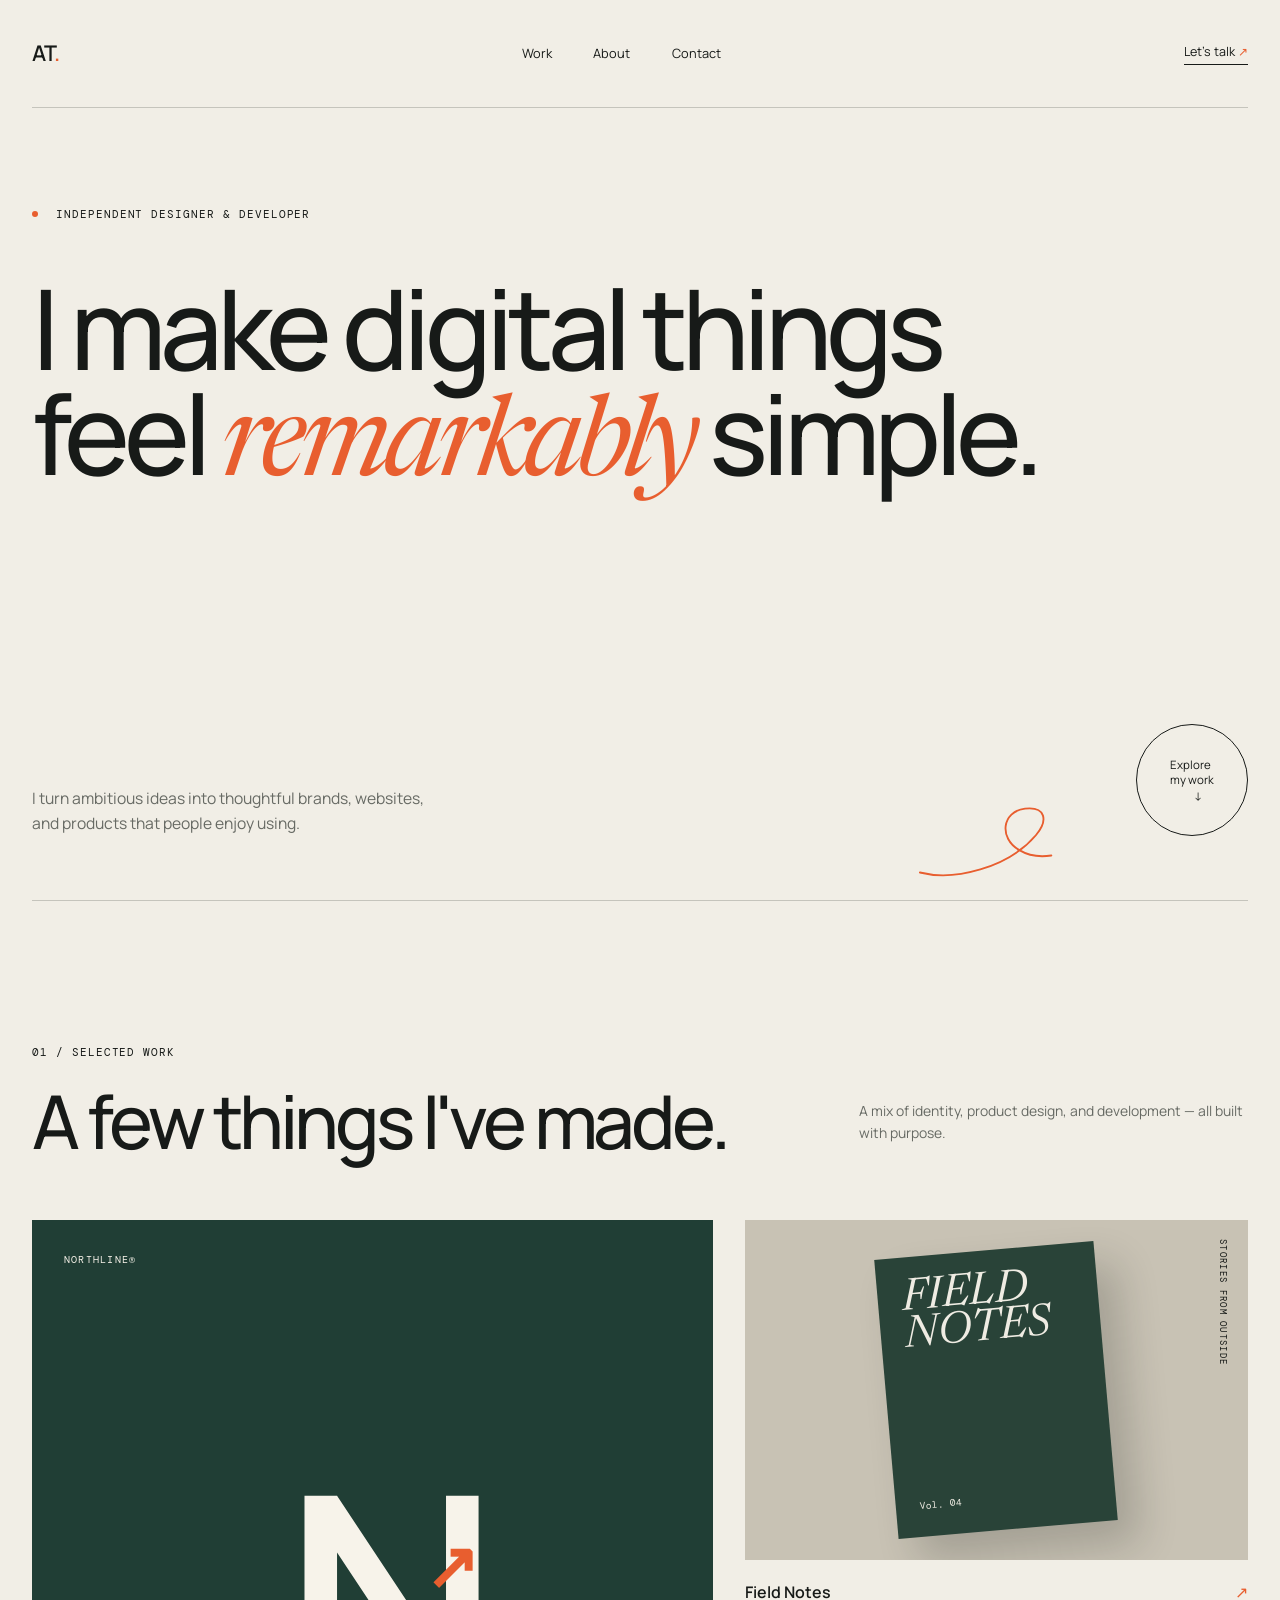
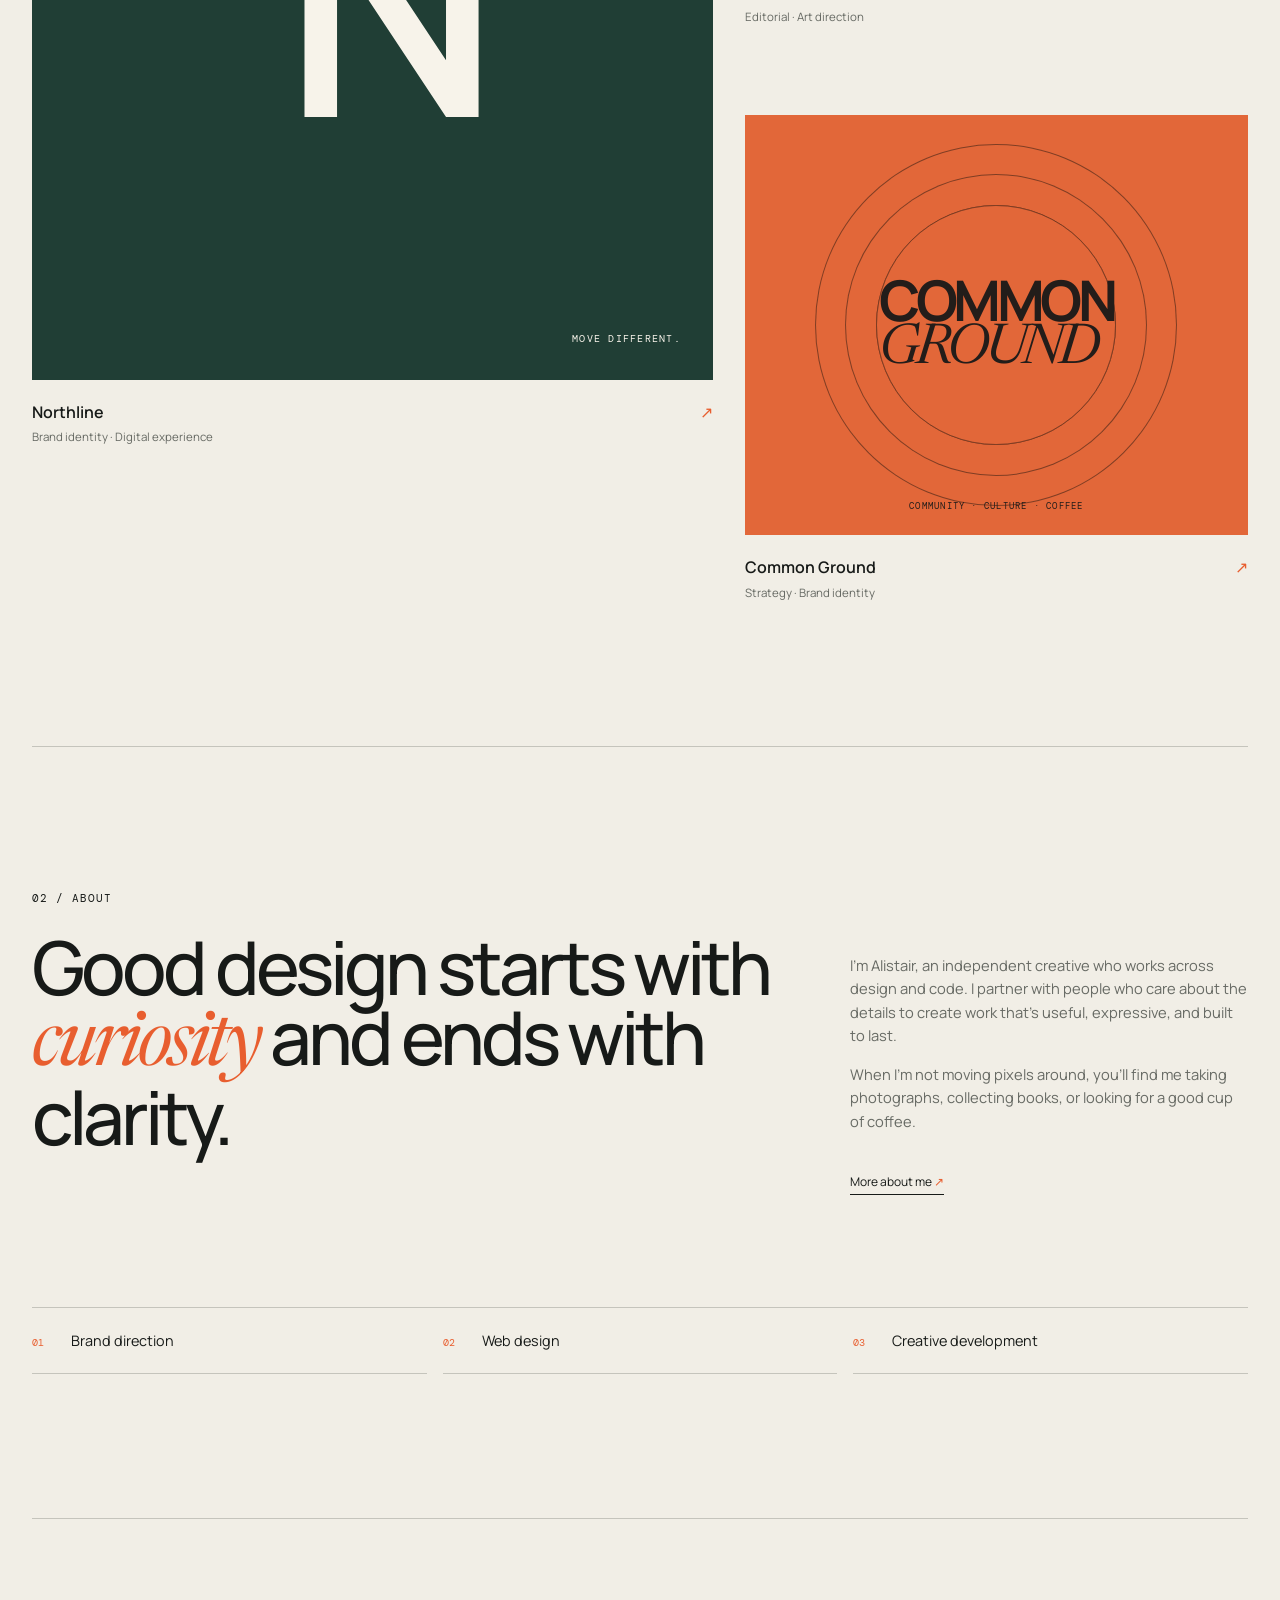
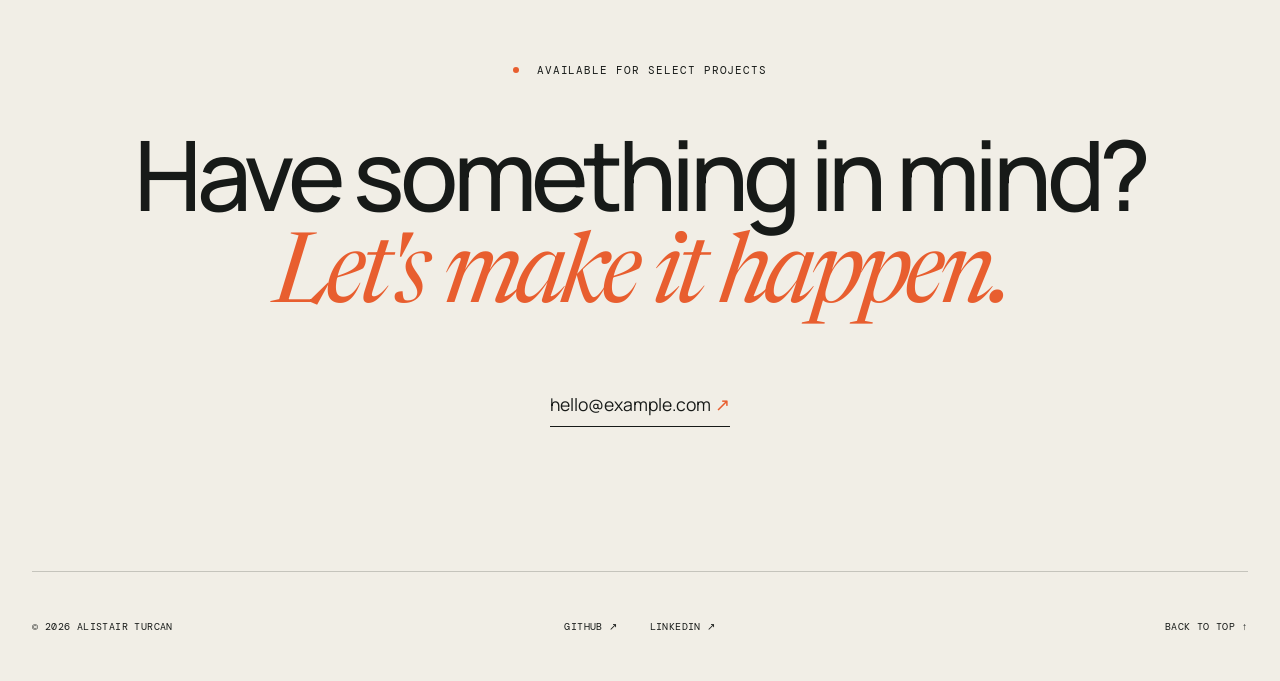
==== index.html @ de626652 "Build responsive portfolio template" ====
<!doctype html>
<html lang="en">
  <head>
    <meta charset="UTF-8">
    <meta name="viewport" content="width=device-width, initial-scale=1.0">
    <meta name="description" content="The personal portfolio of Alistair Turcan, a designer and developer creating thoughtful digital experiences.">
    <title>Alistair Turcan — Designer &amp; Developer</title>
    <link rel="preconnect" href="https://fonts.googleapis.com">
    <link rel="preconnect" href="https://fonts.gstatic.com" crossorigin>
    <link href="https://fonts.googleapis.com/css2?family=DM+Mono:wght@400;500&amp;family=Manrope:wght@400;500;600&amp;family=Newsreader:ital,opsz,wght@1,6..72,400&amp;display=swap" rel="stylesheet">
    <link rel="stylesheet" href="styles.css">
  </head>
  <body>
    <a class="skip-link" href="#main">Skip to content</a>
    <header class="site-header">
      <a class="wordmark" href="#top" aria-label="Alistair Turcan, home">AT<span>.</span></a>
      <nav aria-label="Primary navigation">
        <a href="#work">Work</a>
        <a href="#about">About</a>
        <a href="#contact">Contact</a>
      </nav>
      <a class="header-cta" href="mailto:hello@example.com">Let's talk <span aria-hidden="true">↗</span></a>
    </header>

    <main id="main">
      <section class="hero" id="top" aria-labelledby="hero-title">
        <p class="eyebrow"><span></span> Independent designer &amp; developer</p>
        <h1 id="hero-title">I make digital things<br>feel <em>remarkably</em> simple.</h1>
        <div class="hero-footer">
          <p>I turn ambitious ideas into thoughtful brands, websites, and products that people enjoy using.</p>
          <a class="round-link" href="#work" aria-label="View selected work">Explore<br>my work <span aria-hidden="true">↓</span></a>
        </div>
        <div class="scribble" aria-hidden="true">
          <svg viewBox="0 0 150 70" role="presentation"><path d="M4 55c35 15 94 10 129-20 16-14 15-29-7-30-25-1-33 27-13 43 12 10 25 11 33 11"/></svg>
        </div>
      </section>

      <section class="work section" id="work" aria-labelledby="work-title">
        <div class="section-heading">
          <div>
            <p class="eyebrow">01 / Selected work</p>
            <h2 id="work-title">A few things I've made.</h2>
          </div>
          <p class="section-note">A mix of identity, product design, and development — all built with purpose.</p>
        </div>

        <div class="project-grid">
          <a class="project project-large" href="#contact" aria-label="View Northline project">
            <div class="project-art art-northline">
              <span class="art-label">NORTHLINE®</span>
              <div class="northline-mark">N<span>↗</span></div>
              <span class="art-caption">MOVE DIFFERENT.</span>
            </div>
            <div class="project-meta">
              <h3>Northline</h3>
              <p>Brand identity · Digital experience</p>
              <span aria-hidden="true">↗</span>
            </div>
          </a>

          <a class="project" href="#contact" aria-label="View Field Notes project">
            <div class="project-art art-field">
              <div class="field-card"><span>FIELD<br>NOTES</span><small>Vol. 04</small></div>
              <span class="field-side">STORIES FROM OUTSIDE</span>
            </div>
            <div class="project-meta">
              <h3>Field Notes</h3>
              <p>Editorial · Art direction</p>
              <span aria-hidden="true">↗</span>
            </div>
          </a>

          <a class="project" href="#contact" aria-label="View Common Ground project">
            <div class="project-art art-common">
              <div class="common-rings"></div>
              <strong>COMMON<br><i>GROUND</i></strong>
              <small>COMMUNITY · CULTURE · COFFEE</small>
            </div>
            <div class="project-meta">
              <h3>Common Ground</h3>
              <p>Strategy · Brand identity</p>
              <span aria-hidden="true">↗</span>
            </div>
          </a>
        </div>
      </section>

      <section class="about section" id="about" aria-labelledby="about-title">
        <div class="about-intro">
          <p class="eyebrow">02 / About</p>
          <h2 id="about-title">Good design starts with <em>curiosity</em> and ends with clarity.</h2>
        </div>
        <div class="about-copy">
          <p>I'm Alistair, an independent creative who works across design and code. I partner with people who care about the details to create work that's useful, expressive, and built to last.</p>
          <p>When I'm not moving pixels around, you'll find me taking photographs, collecting books, or looking for a good cup of coffee.</p>
          <a class="text-link" href="mailto:hello@example.com">More about me <span aria-hidden="true">↗</span></a>
        </div>
        <ul class="services" aria-label="Services">
          <li><span>01</span> Brand direction</li>
          <li><span>02</span> Web design</li>
          <li><span>03</span> Creative development</li>
        </ul>
      </section>

      <section class="contact section" id="contact" aria-labelledby="contact-title">
        <p class="eyebrow"><span></span> Available for select projects</p>
        <h2 id="contact-title">Have something in mind?<br><em>Let's make it happen.</em></h2>
        <a class="contact-link" href="mailto:hello@example.com">hello@example.com <span aria-hidden="true">↗</span></a>
      </section>
    </main>

    <footer>
      <p>© 2026 Alistair Turcan</p>
      <div class="socials">
        <a href="https://github.com/" aria-label="GitHub profile">GitHub ↗</a>
        <a href="https://www.linkedin.com/" aria-label="LinkedIn profile">LinkedIn ↗</a>
      </div>
      <a href="#top">Back to top ↑</a>
    </footer>
  </body>
</html>
---- styles.css ----
:root {
  --paper: #f1eee6;
  --ink: #171a18;
  --muted: #676a64;
  --orange: #e85e2f;
  --green: #203e35;
  --line: rgba(23, 26, 24, 0.2);
}

* { box-sizing: border-box; }
html { scroll-behavior: smooth; }
body {
  margin: 0;
  color: var(--ink);
  background: var(--paper);
  font-family: "Manrope", sans-serif;
  font-size: 16px;
  line-height: 1.6;
}
a { color: inherit; text-decoration: none; }
.skip-link { position: fixed; top: -5rem; left: 1rem; z-index: 10; padding: .7rem 1rem; background: var(--ink); color: white; }
.skip-link:focus { top: 1rem; }
.site-header, main, footer { width: min(100% - 64px, 1380px); margin-inline: auto; }
.site-header { height: 108px; display: flex; align-items: center; justify-content: space-between; border-bottom: 1px solid var(--line); }
.wordmark { font-size: 1.35rem; font-weight: 600; letter-spacing: -.05em; }
.wordmark span { color: var(--orange); }
nav { display: flex; gap: 2.6rem; font-size: .8rem; }
nav a, .socials a { transition: opacity .2s ease; }
nav a:hover, .socials a:hover { opacity: .55; }
.header-cta { font-size: .78rem; padding-bottom: .15rem; border-bottom: 1px solid var(--ink); }
.header-cta span, .text-link span { color: var(--orange); }
.hero { min-height: calc(100vh - 108px); padding: clamp(5rem, 11vh, 9rem) 0 4rem; position: relative; display: flex; flex-direction: column; }
.eyebrow { margin: 0; font-family: "DM Mono", monospace; font-size: .66rem; letter-spacing: .09em; text-transform: uppercase; }
.eyebrow span { display: inline-block; width: 6px; height: 6px; margin-right: 10px; border-radius: 50%; background: var(--orange); vertical-align: 1px; }
h1, h2 { margin: 0; font-weight: 500; letter-spacing: -.055em; line-height: .94; }
h1 { max-width: 1180px; margin-top: 3.2rem; font-size: clamp(3.8rem, 8.7vw, 8.6rem); }
h1 em, h2 em { font-family: "Newsreader", serif; font-weight: 400; }
h1 em { color: var(--orange); }
.hero-footer { display: flex; align-items: end; justify-content: space-between; margin-top: auto; padding-top: 4rem; }
.hero-footer > p { max-width: 420px; margin: 0; color: var(--muted); font-size: .98rem; }
.round-link { width: 112px; aspect-ratio: 1; border: 1px solid var(--ink); border-radius: 50%; display: grid; place-content: center; line-height: 1.35; font-size: .72rem; transition: background .25s, color .25s; }
.round-link span { margin-left: 1.5rem; }
.round-link:hover { color: var(--paper); background: var(--ink); }
.scribble { position: absolute; right: 16%; bottom: 1rem; width: 140px; transform: rotate(-9deg); }
.scribble path { fill: none; stroke: var(--orange); stroke-width: 2; stroke-linecap: round; }
.section { padding: 9rem 0; border-top: 1px solid var(--line); }
.section-heading { display: grid; grid-template-columns: 2fr 1fr; align-items: end; gap: 3rem; margin-bottom: 4rem; }
.section h2 { margin-top: 1.5rem; font-size: clamp(3rem, 5.8vw, 6rem); }
.section-note { max-width: 390px; margin: 0 0 .7rem; color: var(--muted); font-size: .87rem; }
.project-grid { display: grid; grid-template-columns: 1.15fr .85fr; gap: 5.5rem 2rem; align-items: start; }
.project-large { grid-row: span 2; }
.project-art { overflow: hidden; position: relative; min-height: 340px; transition: transform .35s ease; }
.project:hover .project-art { transform: scale(.985); }
.project-large .project-art { min-height: 760px; }
.project-meta { display: grid; grid-template-columns: 1fr auto; margin-top: 1.25rem; }
.project-meta h3 { margin: 0; font-size: 1rem; font-weight: 600; }
.project-meta p { grid-row: 2; margin: .2rem 0 0; color: var(--muted); font-size: .72rem; }
.project-meta > span { grid-column: 2; grid-row: 1 / 3; color: var(--orange); }
.art-northline { display: flex; flex-direction: column; justify-content: space-between; padding: 2rem; color: #f7f3ea; background: var(--green); }
.art-label, .art-caption { font-family: "DM Mono", monospace; font-size: .65rem; letter-spacing: .12em; }
.northline-mark { align-self: center; font-size: clamp(10rem, 24vw, 22rem); font-weight: 600; letter-spacing: -.15em; line-height: 1; }
.northline-mark span { display: inline-block; color: var(--orange); font-size: 4rem; transform: translate(-1.8rem, -8rem); }
.art-caption { align-self: end; }
.art-field { display: grid; place-content: center; background: #c8c2b4; }
.field-card { width: 220px; height: 280px; padding: 1.5rem; color: #efece3; background: #294338; box-shadow: 20px 24px 40px rgba(20, 25, 20, .2); display: flex; flex-direction: column; justify-content: space-between; transform: rotate(-5deg); }
.field-card span { font-family: "Newsreader", serif; font-style: italic; font-size: 2.8rem; line-height: .82; }
.field-card small { font-family: "DM Mono", monospace; font-size: .6rem; }
.field-side { position: absolute; right: 1.2rem; top: 1.2rem; writing-mode: vertical-rl; font: .55rem "DM Mono", monospace; letter-spacing: .15em; }
.art-common { min-height: 420px; padding: 2.2rem; color: #231d1a; background: #e26739; display: flex; flex-direction: column; justify-content: center; align-items: center; }
.art-common strong { z-index: 1; font-size: 3.5rem; line-height: .75; letter-spacing: -.08em; }
.art-common i { font-family: "Newsreader", serif; font-weight: 400; }
.art-common small { position: absolute; bottom: 1.4rem; font: .55rem "DM Mono", monospace; letter-spacing: .14em; }
.common-rings { position: absolute; width: 240px; height: 240px; border: 1px solid rgba(30,20,15,.5); border-radius: 50%; box-shadow: 0 0 0 30px #e26739, 0 0 0 31px rgba(30,20,15,.5), 0 0 0 60px #e26739, 0 0 0 61px rgba(30,20,15,.5); }
.about { display: grid; grid-template-columns: 1.3fr .7fr; gap: 7rem 5rem; }
.about-intro h2 { max-width: 850px; }
.about-intro h2 em { color: var(--orange); }
.about-copy { padding-top: 3rem; }
.about-copy p { color: var(--muted); font-size: .92rem; }
.text-link { display: inline-block; margin-top: 1.5rem; padding-bottom: .2rem; font-size: .75rem; border-bottom: 1px solid var(--ink); }
.services { grid-column: 1 / -1; display: grid; grid-template-columns: repeat(3, 1fr); gap: 1rem; margin: 0; padding: 0; border-top: 1px solid var(--line); list-style: none; }
.services li { padding: 1.3rem 0; border-bottom: 1px solid var(--line); font-size: .9rem; }
.services span { margin-right: 1.5rem; color: var(--orange); font: .6rem "DM Mono", monospace; }
.contact { text-align: center; }
.contact .eyebrow { margin-bottom: 3rem; }
.contact h2 { font-size: clamp(3.4rem, 7.6vw, 8rem); }
.contact h2 em { color: var(--orange); }
.contact-link { display: inline-block; margin-top: 4rem; padding-bottom: .5rem; border-bottom: 1px solid var(--ink); font-size: 1.1rem; }
.contact-link span { color: var(--orange); }
footer { min-height: 110px; border-top: 1px solid var(--line); display: grid; grid-template-columns: 1fr auto 1fr; align-items: center; font: .62rem "DM Mono", monospace; text-transform: uppercase; letter-spacing: .04em; }
footer > a { justify-self: end; }
.socials { display: flex; gap: 2rem; }
@media (max-width: 800px) {
  .site-header, main, footer { width: min(100% - 36px, 1380px); }
  .site-header { height: 80px; }
  nav { display: none; }
  .hero { min-height: calc(100svh - 80px); padding-top: 4rem; }
  h1 { font-size: clamp(3.2rem, 15vw, 5.5rem); }
  .scribble { display: none; }
  .section { padding: 6rem 0; }
  .section-heading, .about { grid-template-columns: 1fr; gap: 2rem; }
  .project-grid { display: block; }
  .project { display: block; margin-bottom: 4rem; }
  .project-large .project-art { min-height: 580px; }
  .project-art { min-height: 370px; }
  .about-copy { padding-top: 0; }
  .services { grid-template-columns: 1fr; }
  footer { grid-template-columns: 1fr 1fr; padding: 2rem 0; gap: 1rem; }
  footer .socials { grid-column: 1 / -1; grid-row: 1; }
}
@media (max-width: 480px) {
  .hero-footer { align-items: center; }
  .hero-footer > p { max-width: 210px; font-size: .8rem; }
  .round-link { width: 94px; }
  .northline-mark { font-size: 10rem; }
  .northline-mark span { font-size: 2.5rem; transform: translate(-1rem, -4rem); }
}
@media (prefers-reduced-motion: reduce) {
  html { scroll-behavior: auto; }
  *, *::before, *::after { transition-duration: .01ms !important; }
}
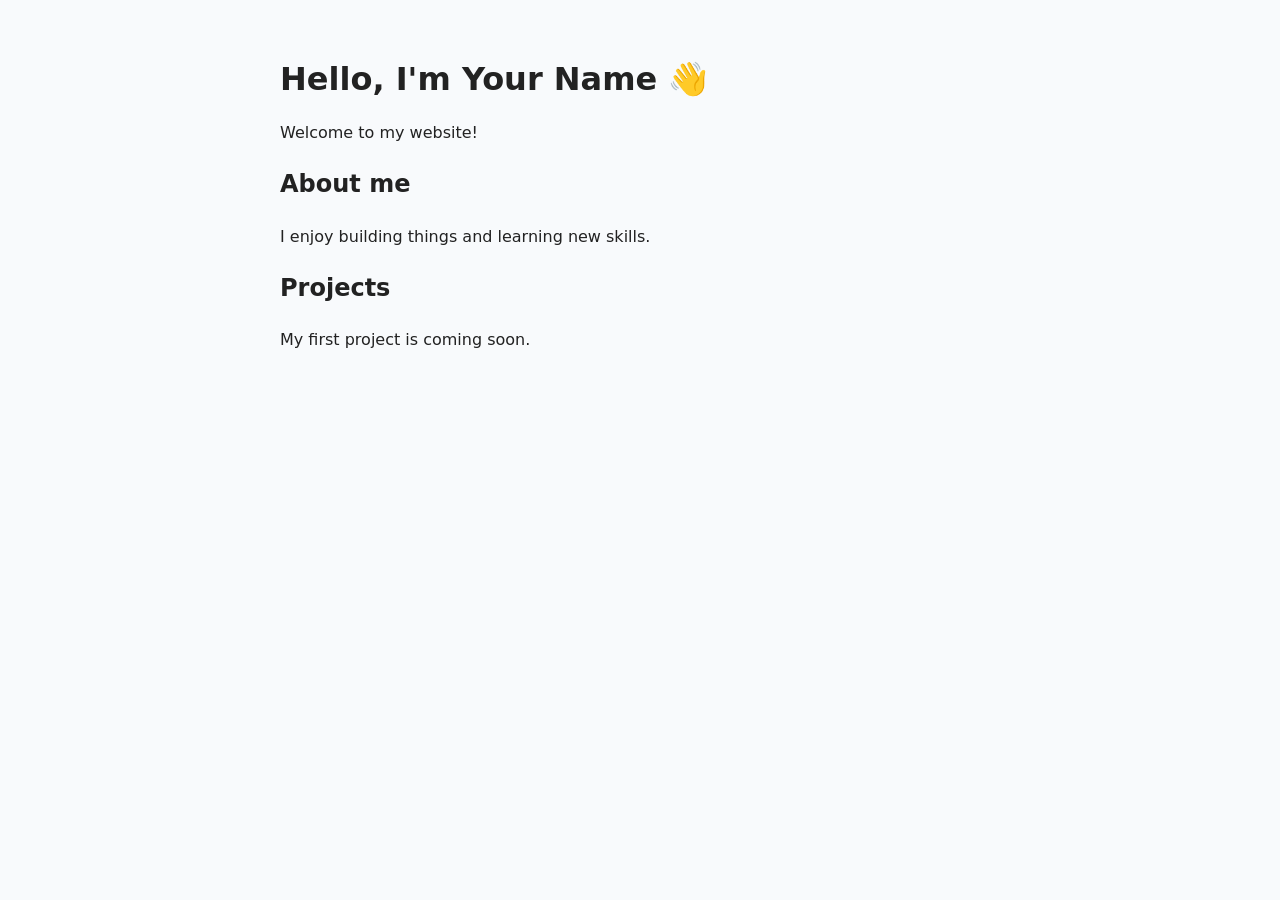
==== commit e565ce7e: "Update index.html" ====
--- a/index.html
+++ b/index.html
@@ -1,121 +1,33 @@
-<!doctype html>
+<!DOCTYPE html>
 <html lang="en">
-  <head>
-    <meta charset="UTF-8">
-    <meta name="viewport" content="width=device-width, initial-scale=1.0">
-    <meta name="description" content="The personal portfolio of Alistair Turcan, a designer and developer creating thoughtful digital experiences.">
-    <title>Alistair Turcan — Designer &amp; Developer</title>
-    <link rel="preconnect" href="https://fonts.googleapis.com">
-    <link rel="preconnect" href="https://fonts.gstatic.com" crossorigin>
-    <link href="https://fonts.googleapis.com/css2?family=DM+Mono:wght@400;500&amp;family=Manrope:wght@400;500;600&amp;family=Newsreader:ital,opsz,wght@1,6..72,400&amp;display=swap" rel="stylesheet">
-    <link rel="stylesheet" href="styles.css">
-  </head>
-  <body>
-    <a class="skip-link" href="#main">Skip to content</a>
-    <header class="site-header">
-      <a class="wordmark" href="#top" aria-label="Alistair Turcan, home">AT<span>.</span></a>
-      <nav aria-label="Primary navigation">
-        <a href="#work">Work</a>
-        <a href="#about">About</a>
-        <a href="#contact">Contact</a>
-      </nav>
-      <a class="header-cta" href="mailto:hello@example.com">Let's talk <span aria-hidden="true">↗</span></a>
-    </header>
+<head>
+  <meta charset="UTF-8">
+  <meta name="viewport" content="width=device-width, initial-scale=1">
+  <title>Your Name | Home</title>
+  <style>
+    body {
+      max-width: 720px;
+      margin: 60px auto;
+      padding: 0 24px;
+      font-family: system-ui, sans-serif;
+      line-height: 1.6;
+      color: #222;
+      background: #f8fafc;
+    }
+    h1 { line-height: 1.2; }
+    a { color: #0759c7; }
+  </style>
+</head>
+<body>
+  <main>
+    <h1>Hello, I'm Your Name 👋</h1>
+    <p>Welcome to my website!</p>
 
-    <main id="main">
-      <section class="hero" id="top" aria-labelledby="hero-title">
-        <p class="eyebrow"><span></span> Independent designer &amp; developer</p>
-        <h1 id="hero-title">I make digital things<br>feel <em>remarkably</em> simple.</h1>
-        <div class="hero-footer">
-          <p>I turn ambitious ideas into thoughtful brands, websites, and products that people enjoy using.</p>
-          <a class="round-link" href="#work" aria-label="View selected work">Explore<br>my work <span aria-hidden="true">↓</span></a>
-        </div>
-        <div class="scribble" aria-hidden="true">
-          <svg viewBox="0 0 150 70" role="presentation"><path d="M4 55c35 15 94 10 129-20 16-14 15-29-7-30-25-1-33 27-13 43 12 10 25 11 33 11"/></svg>
-        </div>
-      </section>
+    <h2>About me</h2>
+    <p>I enjoy building things and learning new skills.</p>
 
-      <section class="work section" id="work" aria-labelledby="work-title">
-        <div class="section-heading">
-          <div>
-            <p class="eyebrow">01 / Selected work</p>
-            <h2 id="work-title">A few things I've made.</h2>
-          </div>
-          <p class="section-note">A mix of identity, product design, and development — all built with purpose.</p>
-        </div>
-
-        <div class="project-grid">
-          <a class="project project-large" href="#contact" aria-label="View Northline project">
-            <div class="project-art art-northline">
-              <span class="art-label">NORTHLINE®</span>
-              <div class="northline-mark">N<span>↗</span></div>
-              <span class="art-caption">MOVE DIFFERENT.</span>
-            </div>
-            <div class="project-meta">
-              <h3>Northline</h3>
-              <p>Brand identity · Digital experience</p>
-              <span aria-hidden="true">↗</span>
-            </div>
-          </a>
-
-          <a class="project" href="#contact" aria-label="View Field Notes project">
-            <div class="project-art art-field">
-              <div class="field-card"><span>FIELD<br>NOTES</span><small>Vol. 04</small></div>
-              <span class="field-side">STORIES FROM OUTSIDE</span>
-            </div>
-            <div class="project-meta">
-              <h3>Field Notes</h3>
-              <p>Editorial · Art direction</p>
-              <span aria-hidden="true">↗</span>
-            </div>
-          </a>
-
-          <a class="project" href="#contact" aria-label="View Common Ground project">
-            <div class="project-art art-common">
-              <div class="common-rings"></div>
-              <strong>COMMON<br><i>GROUND</i></strong>
-              <small>COMMUNITY · CULTURE · COFFEE</small>
-            </div>
-            <div class="project-meta">
-              <h3>Common Ground</h3>
-              <p>Strategy · Brand identity</p>
-              <span aria-hidden="true">↗</span>
-            </div>
-          </a>
-        </div>
-      </section>
-
-      <section class="about section" id="about" aria-labelledby="about-title">
-        <div class="about-intro">
-          <p class="eyebrow">02 / About</p>
-          <h2 id="about-title">Good design starts with <em>curiosity</em> and ends with clarity.</h2>
-        </div>
-        <div class="about-copy">
-          <p>I'm Alistair, an independent creative who works across design and code. I partner with people who care about the details to create work that's useful, expressive, and built to last.</p>
-          <p>When I'm not moving pixels around, you'll find me taking photographs, collecting books, or looking for a good cup of coffee.</p>
-          <a class="text-link" href="mailto:hello@example.com">More about me <span aria-hidden="true">↗</span></a>
-        </div>
-        <ul class="services" aria-label="Services">
-          <li><span>01</span> Brand direction</li>
-          <li><span>02</span> Web design</li>
-          <li><span>03</span> Creative development</li>
-        </ul>
-      </section>
-
-      <section class="contact section" id="contact" aria-labelledby="contact-title">
-        <p class="eyebrow"><span></span> Available for select projects</p>
-        <h2 id="contact-title">Have something in mind?<br><em>Let's make it happen.</em></h2>
-        <a class="contact-link" href="mailto:hello@example.com">hello@example.com <span aria-hidden="true">↗</span></a>
-      </section>
-    </main>
-
-    <footer>
-      <p>© 2026 Alistair Turcan</p>
-      <div class="socials">
-        <a href="https://github.com/" aria-label="GitHub profile">GitHub ↗</a>
-        <a href="https://www.linkedin.com/" aria-label="LinkedIn profile">LinkedIn ↗</a>
-      </div>
-      <a href="#top">Back to top ↑</a>
-    </footer>
-  </body>
+    <h2>Projects</h2>
+    <p>My first project is coming soon.</p>
+  </main>
+</body>
 </html>
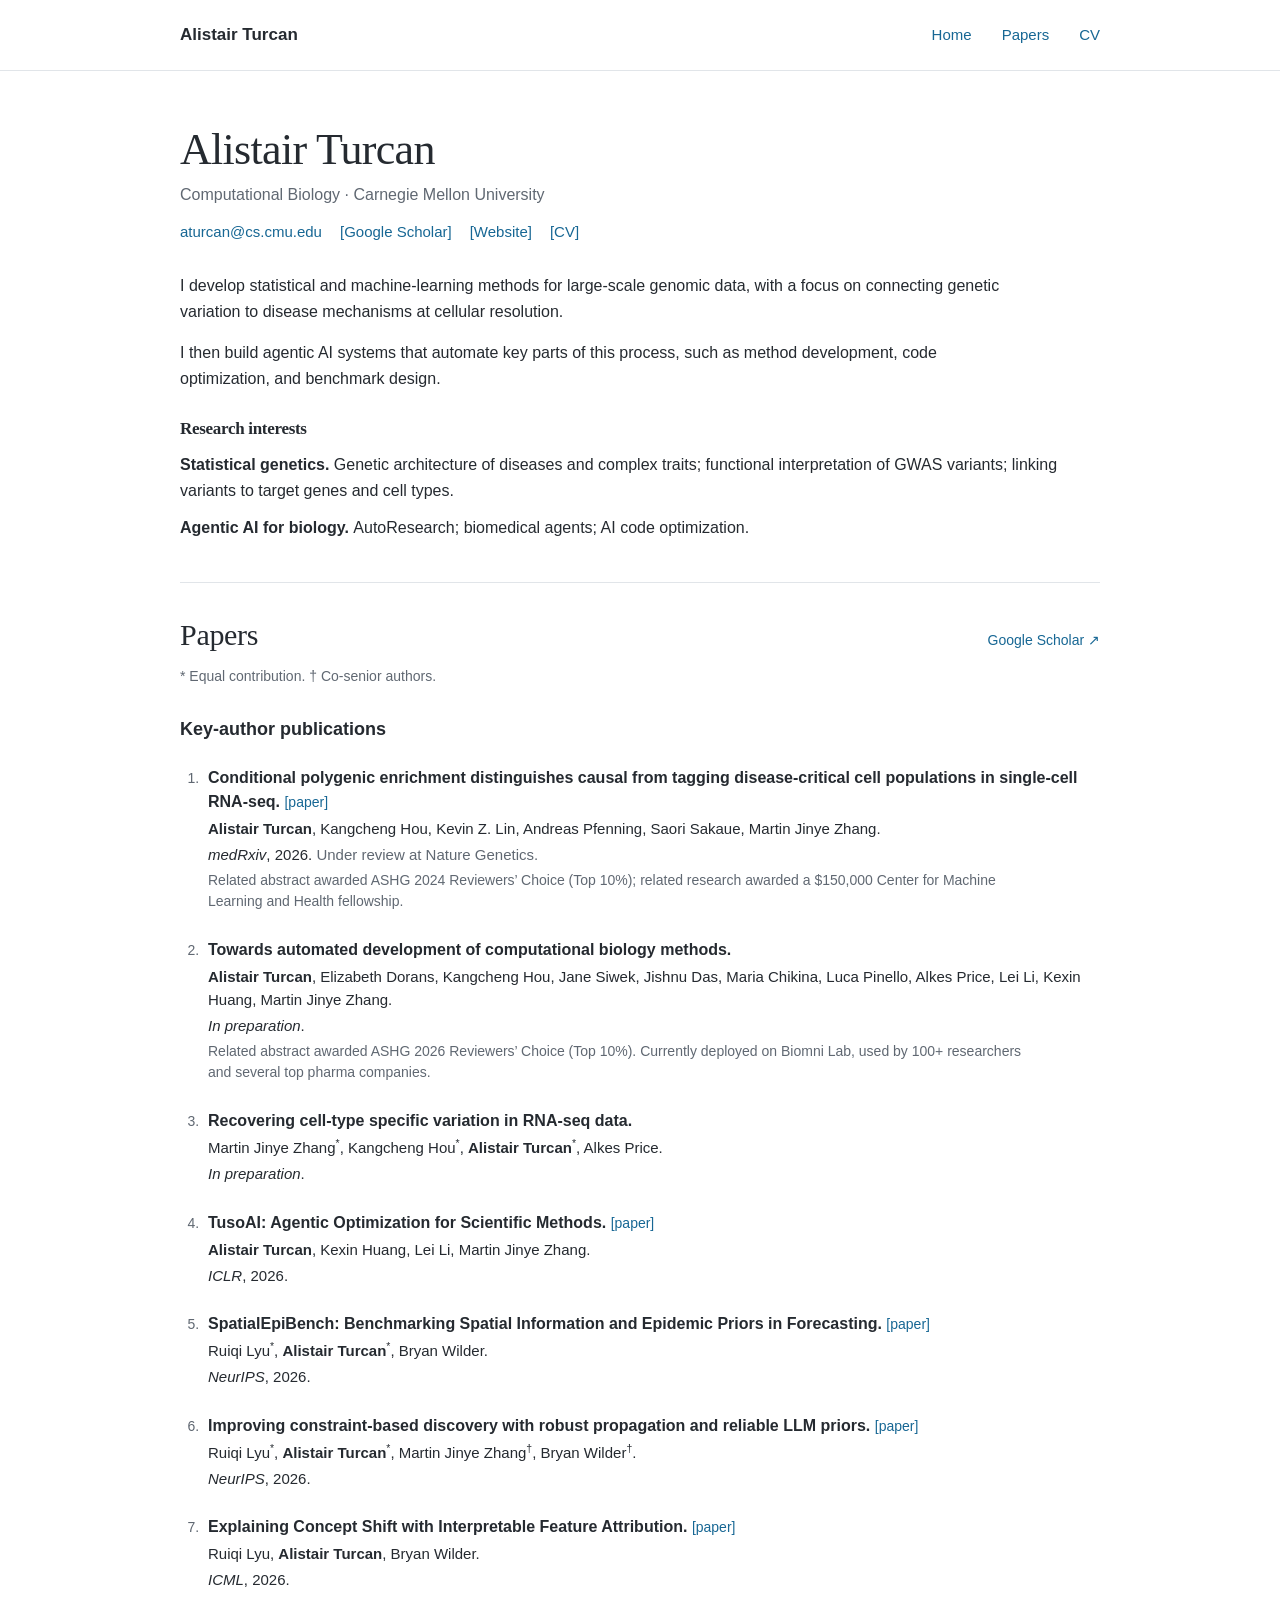
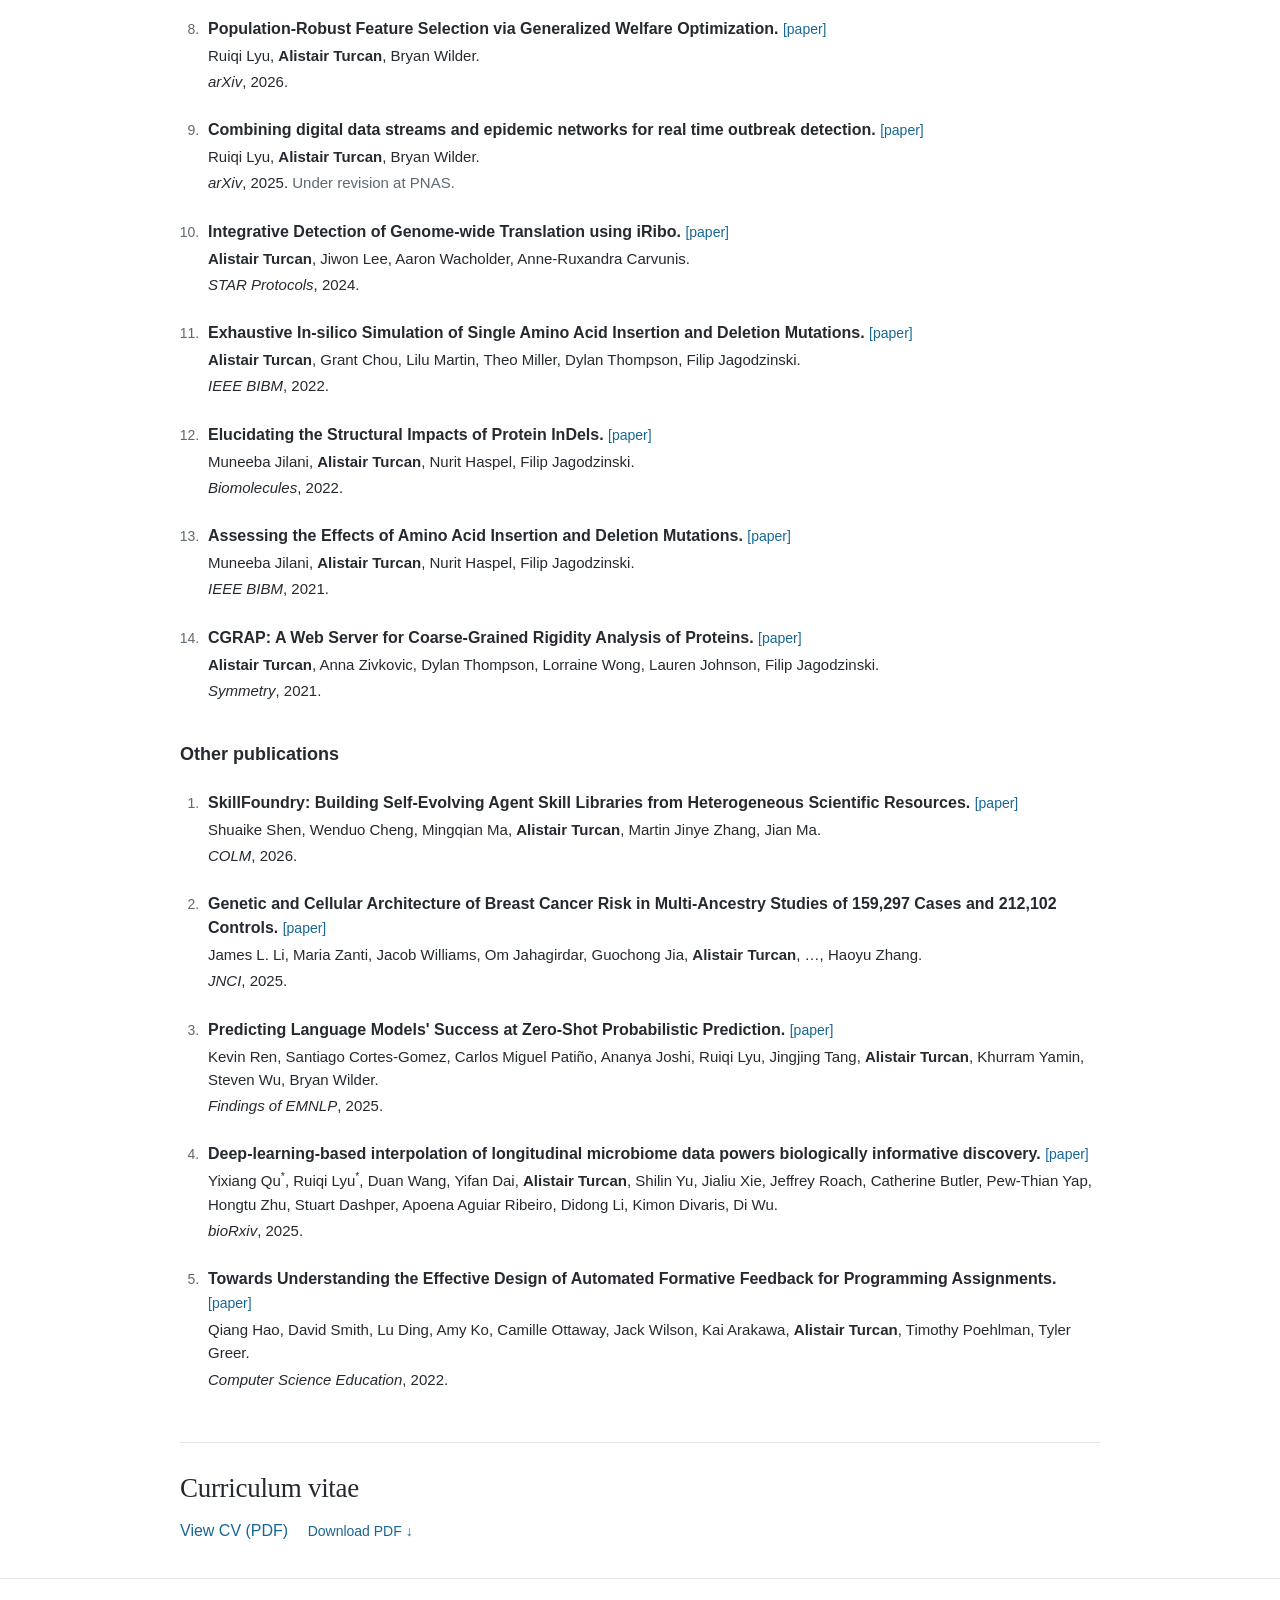
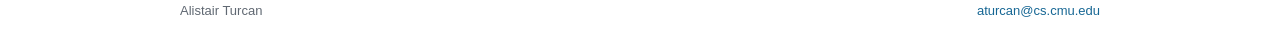
==== commit 16a867f0: "Add files via upload" ====
--- a/index.html
+++ b/index.html
@@ -1,33 +1,425 @@
 <!DOCTYPE html>
 <html lang="en">
 <head>
-  <meta charset="UTF-8">
+  <meta charset="utf-8">
   <meta name="viewport" content="width=device-width, initial-scale=1">
-  <title>Your Name | Home</title>
+  <title>Alistair Turcan | Computational Biology</title>
+  <meta name="description" content="Alistair Turcan: statistical and machine-learning methods for genomics, statistical genetics, and agentic AI for biology.">
+  <meta name="author" content="Alistair Turcan">
+  <meta name="theme-color" content="#ffffff">
+  <link rel="canonical" href="https://alistair-turcan.github.io/">
+  <meta property="og:title" content="Alistair Turcan | Computational Biology">
+  <meta property="og:description" content="Statistical genetics, genomic methods, and agentic AI for biology.">
+  <meta property="og:type" content="website">
+  <meta property="og:url" content="https://alistair-turcan.github.io/">
+  <link rel="icon" href="data:,">
+
+  <!--
+    A self-contained, static academic website. No framework or JavaScript needed.
+    Put this file and Alistair_Turcan_CV.pdf in the same directory.
+    CONTENT SOURCE: the supplied Alistair_Turcan_CV.pdf. Publication metadata,
+    contribution marks, and embedded paper URLs are preserved as supplied.
+    The CV PDF is an unchanged copy; review its contact details before publishing.
+  -->
   <style>
+    /* EDIT COLORS OR WIDTH HERE. All styling is contained in this file. */
+    :root {
+      --ink: #252a30;
+      --muted: #606872;
+      --link: #176794;
+      --rule: #e1e5e9;
+      --page: #ffffff;
+      --width: 920px;
+    }
+
+    * { box-sizing: border-box; }
+    html { scroll-behavior: smooth; scroll-padding-top: 100px; }
     body {
-      max-width: 720px;
-      margin: 60px auto;
-      padding: 0 24px;
-      font-family: system-ui, sans-serif;
-      line-height: 1.6;
-      color: #222;
-      background: #f8fafc;
-    }
-    h1 { line-height: 1.2; }
-    a { color: #0759c7; }
+      margin: 0;
+      background: var(--page);
+      color: var(--ink);
+      font-family: -apple-system, BlinkMacSystemFont, "Segoe UI", Arial, sans-serif;
+      font-size: 16px;
+      line-height: 1.65;
+      -webkit-text-size-adjust: 100%;
+      overflow-wrap: break-word;
+    }
+    a { color: var(--link); text-decoration: none; text-underline-offset: 3px; }
+    a:hover { text-decoration: underline; }
+    a:focus-visible {
+      outline: 2px solid var(--link);
+      outline-offset: 5px;
+      border-radius: 2px;
+    }
+    p { margin: 0 0 1em; }
+    strong { font-weight: 650; }
+    .container { width: min(var(--width), calc(100% - 64px)); margin-inline: auto; }
+    .skip-link {
+      position: fixed;
+      top: -80px;
+      left: 16px;
+      padding: 8px 16px;
+      background: var(--page);
+      border: 1px solid var(--link);
+      z-index: 20;
+    }
+    .skip-link:focus { top: 12px; }
+
+    /* The only navigation items are Home, Papers, and CV. */
+    .site-header {
+      position: sticky;
+      top: 0;
+      z-index: 10;
+      background: var(--page);
+      border-bottom: 1px solid var(--rule);
+    }
+    .header-inner {
+      min-height: 70px;
+      display: flex;
+      align-items: center;
+      justify-content: space-between;
+      gap: 24px;
+    }
+    .site-name { color: var(--ink); font-size: 17px; font-weight: 600; }
+    .site-nav { display: flex; align-items: center; gap: 30px; }
+    .site-nav a { display: inline-block; padding-block: 14px; font-size: 15px; }
+
+    /* HOME: no positions, education, or news sections. */
+    .home { padding: 54px 0 40px; }
+    h1, h2 { font-family: Georgia, "Times New Roman", serif; font-weight: 400; }
+    h1 { margin: 0 0 6px; font-size: clamp(34px, 5vw, 44px); line-height: 1.15; letter-spacing: -0.7px; }
+    .affiliation { color: var(--muted); margin: 0 0 12px; font-size: 16px; }
+    .profile-links { display: flex; flex-wrap: wrap; gap: 7px 18px; margin: 0 0 28px; font-size: 15px; }
+    .intro { max-width: 850px; }
+    .intro p { margin-bottom: 14px; }
+    .research-heading { margin: 26px 0 12px; font-size: 17px; font-weight: 650; }
+    .research-topics { margin: 0; }
+    .research-topic { margin-top: 11px; }
+    .research-topics dt { display: inline; font-weight: 650; }
+    .research-topics dd { display: inline; margin: 0; }
+    .portrait { width: 164px; height: 184px; object-fit: cover; float: right; margin: 0 0 20px 32px; border-radius: 3px; }
+    .home::after { content: ""; display: block; clear: both; }
+
+    /* PAPERS: ordinary HTML lists; duplicate a <li> to add a paper. */
+    .papers { border-top: 1px solid var(--rule); padding: 33px 0 26px; }
+    h2 { font-size: 30px; line-height: 1.25; margin: 0 0 12px; letter-spacing: -0.3px; }
+    .section-heading { display: flex; justify-content: space-between; align-items: baseline; gap: 16px; }
+    .section-heading > a { font-size: 14px; white-space: nowrap; }
+    .contribution-note { color: var(--muted); font-size: 14px; margin-bottom: 27px; }
+    .paper-group + .paper-group { margin-top: 38px; }
+    .paper-group h3 { font-size: 18px; font-weight: 650; margin: 0 0 21px; }
+    .publication-list { padding-left: 23px; margin: 0; }
+    .publication { padding-left: 5px; margin: 0 0 25px; }
+    .publication::marker { color: var(--muted); font-size: 14px; }
+    .publication p { margin: 0 0 3px; }
+    .paper-title { font-weight: 600; line-height: 1.5; }
+    .paper-link { font-size: 14px; font-weight: 400; white-space: nowrap; }
+    .paper-authors { font-size: 15px; line-height: 1.55; }
+    .paper-meta { font-size: 15px; line-height: 1.55; }
+    .paper-status { color: var(--muted); }
+    .paper-note { color: var(--muted); font-size: 14px; line-height: 1.55; max-width: 830px; }
+    sup { font-size: 0.7em; line-height: 0; vertical-align: super; }
+
+    /* CV: the top navigation opens the PDF directly in a new tab. */
+    .cv { border-top: 1px solid var(--rule); padding: 29px 0 34px; }
+    .cv h2 { font-size: 27px; }
+    .cv p { margin-bottom: 0; }
+    .download-link { font-size: 14px; margin-left: 15px; }
+    .site-footer { border-top: 1px solid var(--rule); padding: 21px 0 30px; color: var(--muted); font-size: 13px; }
+    .footer-inner { display: flex; justify-content: space-between; gap: 20px; }
+
+    @media (max-width: 600px) {
+      html { scroll-padding-top: 86px; }
+      .container { width: calc(100% - 36px); }
+      .header-inner { min-height: 62px; gap: 14px; }
+      .site-name { font-size: 15px; }
+      .site-nav { gap: 19px; }
+      .site-nav a { font-size: 14px; }
+      .home { padding: 36px 0 32px; }
+      .profile-links { gap: 7px 14px; margin-bottom: 24px; }
+      .affiliation { font-size: 15px; }
+      .papers { padding-top: 28px; }
+      .section-heading { align-items: center; }
+      .section-heading > a { font-size: 13px; }
+      .publication { padding-left: 2px; margin-bottom: 24px; }
+      .portrait { float: none; display: block; margin: 0 0 23px; width: 145px; height: 163px; }
+      .footer-inner { flex-wrap: wrap; gap: 4px 16px; }
+    }
+    @media (max-width: 360px) {
+      .site-nav { gap: 14px; }
+      .site-name { font-size: 14px; }
+      .section-heading { display: block; }
+      .section-heading > a { display: inline-block; margin-bottom: 10px; }
+    }
+    @media (prefers-reduced-motion: reduce) {
+      html { scroll-behavior: auto; }
+    }
+    @media print {
+      .site-header, .skip-link, .section-heading > a, .site-footer, .download-link { display: none; }
+      .container { width: 100%; }
+      body { font-size: 11pt; }
+      .home { padding-top: 0; }
+      a { color: inherit; }
+      .publication { break-inside: avoid; }
+      .paper-group h3, h2 { break-after: avoid; }
+    }
   </style>
 </head>
 <body>
-  <main>
-    <h1>Hello, I'm Your Name 👋</h1>
-    <p>Welcome to my website!</p>
-
-    <h2>About me</h2>
-    <p>I enjoy building things and learning new skills.</p>
-
-    <h2>Projects</h2>
-    <p>My first project is coming soon.</p>
+  <a class="skip-link" href="#main">Skip to content</a>
+
+  <header class="site-header">
+    <div class="container header-inner">
+      <a class="site-name" href="#home">Alistair Turcan</a>
+      <nav class="site-nav" aria-label="Main navigation">
+        <a href="#home">Home</a>
+        <a href="#papers">Papers</a>
+        <a href="Alistair_Turcan_CV.pdf" target="_blank" rel="noopener" aria-label="CV (PDF, opens in a new tab)">CV</a>
+      </nav>
+    </div>
+  </header>
+
+  <main id="main" class="container">
+    <!-- ==================== HOME: EDIT BIO AND LINKS HERE ==================== -->
+    <section id="home" class="home" aria-labelledby="name">
+      <!-- OPTIONAL PHOTO: upload headshot.jpg beside index.html, then uncomment:
+      <img class="portrait" src="headshot.jpg" alt="Alistair Turcan" width="164" height="184">
+      -->
+      <h1 id="name">Alistair Turcan</h1>
+      <p class="affiliation">Computational Biology · Carnegie Mellon University</p>
+      <div class="profile-links" aria-label="Contact and profile links">
+        <a href="mailto:aturcan@cs.cmu.edu">aturcan@cs.cmu.edu</a>
+        <a href="https://scholar.google.com/citations?user=I1E6LycAAAAJ">[Google Scholar]</a>
+        <a href="https://alistair-turcan.github.io/">[Website]</a>
+        <a href="Alistair_Turcan_CV.pdf" target="_blank" rel="noopener" aria-label="CV (PDF, opens in a new tab)">[CV]</a>
+        <!-- Add additional verified profile links here, such as your GitHub or ORCID. -->
+      </div>
+
+      <div class="intro">
+        <p>I develop statistical and machine-learning methods for large-scale genomic data, with a focus on connecting genetic variation to disease mechanisms at cellular resolution.</p>
+        <p>I then build agentic AI systems that automate key parts of this process, such as method development, code optimization, and benchmark design.</p>
+      </div>
+
+      <h2 class="research-heading">Research interests</h2>
+      <dl class="research-topics">
+        <div class="research-topic">
+          <dt>Statistical genetics.</dt>
+          <dd>Genetic architecture of diseases and complex traits; functional interpretation of GWAS variants; linking variants to target genes and cell types.</dd>
+        </div>
+        <div class="research-topic">
+          <dt>Agentic AI for biology.</dt>
+          <dd>AutoResearch; biomedical agents; AI code optimization.</dd>
+        </div>
+      </dl>
+    </section>
+
+    <!-- ==================== PAPERS: EDIT PUBLICATIONS HERE =================== -->
+    <section id="papers" class="papers" aria-labelledby="papers-title">
+      <div class="section-heading">
+        <h2 id="papers-title">Papers</h2>
+        <a href="https://scholar.google.com/citations?user=I1E6LycAAAAJ">Google Scholar ↗</a>
+      </div>
+      <p class="contribution-note"><span>* Equal contribution.</span> <span>† Co-senior authors.</span></p>
+
+      <div class="paper-group">
+        <h3>Key-author publications</h3>
+        <ol class="publication-list">
+          <!-- Paper 1: edit this entire <li> to update this entry. -->
+          <li class="publication" id="paper-01">
+            <p class="paper-title">Conditional polygenic enrichment distinguishes causal from tagging disease-critical cell populations in single-cell RNA-seq.
+              <a class="paper-link" href="https://doi.org/10.64898/2026.08.20.26360914" aria-label="Read paper: Conditional polygenic enrichment distinguishes causal from tagging disease-critical cell populations in single-cell RNA-seq">[paper]</a>
+            </p>
+            <p class="paper-authors"><strong>Alistair Turcan</strong>, Kangcheng Hou, Kevin Z. Lin, Andreas Pfenning, Saori Sakaue, Martin Jinye Zhang.</p>
+            <p class="paper-meta"><em>medRxiv</em>, 2026. <span class="paper-status">Under review at Nature Genetics.</span></p>
+            <p class="paper-note">Related abstract awarded ASHG 2024 Reviewers’ Choice (Top 10%); related research awarded a $150,000 Center for Machine Learning and Health fellowship.</p>
+          </li>
+
+          <!-- Paper 2: edit this entire <li> to update this entry. -->
+          <li class="publication" id="paper-02">
+            <p class="paper-title">Towards automated development of computational biology methods.
+              <!-- No public paper link is listed in the CV. Add one here when available. -->
+            </p>
+            <p class="paper-authors"><strong>Alistair Turcan</strong>, Elizabeth Dorans, Kangcheng Hou, Jane Siwek, Jishnu Das, Maria Chikina, Luca Pinello, Alkes Price, Lei Li, Kexin Huang, Martin Jinye Zhang.</p>
+            <p class="paper-meta"><em>In preparation</em>.</p>
+            <p class="paper-note">Related abstract awarded ASHG 2026 Reviewers’ Choice (Top 10%). Currently deployed on Biomni Lab, used by 100+ researchers and several top pharma companies.</p>
+          </li>
+
+          <!-- Paper 3: edit this entire <li> to update this entry. -->
+          <li class="publication" id="paper-03">
+            <p class="paper-title">Recovering cell-type specific variation in RNA-seq data.
+              <!-- No public paper link is listed in the CV. Add one here when available. -->
+            </p>
+            <p class="paper-authors">Martin Jinye Zhang<sup>*</sup>, Kangcheng Hou<sup>*</sup>, <strong>Alistair Turcan</strong><sup>*</sup>, Alkes Price.</p>
+            <p class="paper-meta"><em>In preparation</em>.</p>
+          </li>
+
+          <!-- Paper 4: edit this entire <li> to update this entry. -->
+          <li class="publication" id="paper-04">
+            <p class="paper-title">TusoAI: Agentic Optimization for Scientific Methods.
+              <a class="paper-link" href="https://openreview.net/forum?id=0M6BfcAVMW" aria-label="Read paper: TusoAI: Agentic Optimization for Scientific Methods">[paper]</a>
+            </p>
+            <p class="paper-authors"><strong>Alistair Turcan</strong>, Kexin Huang, Lei Li, Martin Jinye Zhang.</p>
+            <p class="paper-meta"><em>ICLR</em>, 2026.</p>
+          </li>
+
+          <!-- Paper 5: edit this entire <li> to update this entry. -->
+          <li class="publication" id="paper-05">
+            <p class="paper-title">SpatialEpiBench: Benchmarking Spatial Information and Epidemic Priors in Forecasting.
+              <a class="paper-link" href="https://arxiv.org/abs/2605.06530" aria-label="Read paper: SpatialEpiBench: Benchmarking Spatial Information and Epidemic Priors in Forecasting">[paper]</a>
+            </p>
+            <p class="paper-authors">Ruiqi Lyu<sup>*</sup>, <strong>Alistair Turcan</strong><sup>*</sup>, Bryan Wilder.</p>
+            <p class="paper-meta"><em>NeurIPS</em>, 2026.</p>
+          </li>
+
+          <!-- Paper 6: edit this entire <li> to update this entry. -->
+          <li class="publication" id="paper-06">
+            <p class="paper-title">Improving constraint-based discovery with robust propagation and reliable LLM priors.
+              <a class="paper-link" href="https://arxiv.org/abs/2509.23570" aria-label="Read paper: Improving constraint-based discovery with robust propagation and reliable LLM priors">[paper]</a>
+            </p>
+            <p class="paper-authors">Ruiqi Lyu<sup>*</sup>, <strong>Alistair Turcan</strong><sup>*</sup>, Martin Jinye Zhang<sup>†</sup>, Bryan Wilder<sup>†</sup>.</p>
+            <p class="paper-meta"><em>NeurIPS</em>, 2026.</p>
+          </li>
+
+          <!-- Paper 7: edit this entire <li> to update this entry. -->
+          <li class="publication" id="paper-07">
+            <p class="paper-title">Explaining Concept Shift with Interpretable Feature Attribution.
+              <a class="paper-link" href="https://arxiv.org/abs/2505.20634" aria-label="Read paper: Explaining Concept Shift with Interpretable Feature Attribution">[paper]</a>
+            </p>
+            <p class="paper-authors">Ruiqi Lyu, <strong>Alistair Turcan</strong>, Bryan Wilder.</p>
+            <p class="paper-meta"><em>ICML</em>, 2026.</p>
+          </li>
+
+          <!-- Paper 8: edit this entire <li> to update this entry. -->
+          <li class="publication" id="paper-08">
+            <p class="paper-title">Population-Robust Feature Selection via Generalized Welfare Optimization.
+              <a class="paper-link" href="https://arxiv.org/abs/2608.02887" aria-label="Read paper: Population-Robust Feature Selection via Generalized Welfare Optimization">[paper]</a>
+            </p>
+            <p class="paper-authors">Ruiqi Lyu, <strong>Alistair Turcan</strong>, Bryan Wilder.</p>
+            <p class="paper-meta"><em>arXiv</em>, 2026.</p>
+          </li>
+
+          <!-- Paper 9: edit this entire <li> to update this entry. -->
+          <li class="publication" id="paper-09">
+            <p class="paper-title">Combining digital data streams and epidemic networks for real time outbreak detection.
+              <a class="paper-link" href="https://arxiv.org/abs/2511.07163" aria-label="Read paper: Combining digital data streams and epidemic networks for real time outbreak detection">[paper]</a>
+            </p>
+            <p class="paper-authors">Ruiqi Lyu, <strong>Alistair Turcan</strong>, Bryan Wilder.</p>
+            <p class="paper-meta"><em>arXiv</em>, 2025. <span class="paper-status">Under revision at PNAS.</span></p>
+          </li>
+
+          <!-- Paper 10: edit this entire <li> to update this entry. -->
+          <li class="publication" id="paper-10">
+            <p class="paper-title">Integrative Detection of Genome-wide Translation using iRibo.
+              <a class="paper-link" href="https://doi.org/10.1016/j.xpro.2023.102826" aria-label="Read paper: Integrative Detection of Genome-wide Translation using iRibo">[paper]</a>
+            </p>
+            <p class="paper-authors"><strong>Alistair Turcan</strong>, Jiwon Lee, Aaron Wacholder, Anne-Ruxandra Carvunis.</p>
+            <p class="paper-meta"><em>STAR Protocols</em>, 2024.</p>
+          </li>
+
+          <!-- Paper 11: edit this entire <li> to update this entry. -->
+          <li class="publication" id="paper-11">
+            <p class="paper-title">Exhaustive In-silico Simulation of Single Amino Acid Insertion and Deletion Mutations.
+              <a class="paper-link" href="https://doi.org/10.1109/BIBM55620.2022.9995279" aria-label="Read paper: Exhaustive In-silico Simulation of Single Amino Acid Insertion and Deletion Mutations">[paper]</a>
+            </p>
+            <p class="paper-authors"><strong>Alistair Turcan</strong>, Grant Chou, Lilu Martin, Theo Miller, Dylan Thompson, Filip Jagodzinski.</p>
+            <p class="paper-meta"><em>IEEE BIBM</em>, 2022.</p>
+          </li>
+
+          <!-- Paper 12: edit this entire <li> to update this entry. -->
+          <li class="publication" id="paper-12">
+            <p class="paper-title">Elucidating the Structural Impacts of Protein InDels.
+              <a class="paper-link" href="https://doi.org/10.3390/biom12101435" aria-label="Read paper: Elucidating the Structural Impacts of Protein InDels">[paper]</a>
+            </p>
+            <p class="paper-authors">Muneeba Jilani, <strong>Alistair Turcan</strong>, Nurit Haspel, Filip Jagodzinski.</p>
+            <p class="paper-meta"><em>Biomolecules</em>, 2022.</p>
+          </li>
+
+          <!-- Paper 13: edit this entire <li> to update this entry. -->
+          <li class="publication" id="paper-13">
+            <p class="paper-title">Assessing the Effects of Amino Acid Insertion and Deletion Mutations.
+              <a class="paper-link" href="https://doi.org/10.1109/BIBM52615.2021.9669484" aria-label="Read paper: Assessing the Effects of Amino Acid Insertion and Deletion Mutations">[paper]</a>
+            </p>
+            <p class="paper-authors">Muneeba Jilani, <strong>Alistair Turcan</strong>, Nurit Haspel, Filip Jagodzinski.</p>
+            <p class="paper-meta"><em>IEEE BIBM</em>, 2021.</p>
+          </li>
+
+          <!-- Paper 14: edit this entire <li> to update this entry. -->
+          <li class="publication" id="paper-14">
+            <p class="paper-title">CGRAP: A Web Server for Coarse-Grained Rigidity Analysis of Proteins.
+              <a class="paper-link" href="https://doi.org/10.3390/sym13122401" aria-label="Read paper: CGRAP: A Web Server for Coarse-Grained Rigidity Analysis of Proteins">[paper]</a>
+            </p>
+            <p class="paper-authors"><strong>Alistair Turcan</strong>, Anna Zivkovic, Dylan Thompson, Lorraine Wong, Lauren Johnson, Filip Jagodzinski.</p>
+            <p class="paper-meta"><em>Symmetry</em>, 2021.</p>
+          </li>
+        </ol>
+      </div>
+
+      <div class="paper-group">
+        <h3>Other publications</h3>
+        <ol class="publication-list">
+          <!-- Paper 15: edit this entire <li> to update this entry. -->
+          <li class="publication" id="paper-15">
+            <p class="paper-title">SkillFoundry: Building Self-Evolving Agent Skill Libraries from Heterogeneous Scientific Resources.
+              <a class="paper-link" href="https://arxiv.org/abs/2604.03964" aria-label="Read paper: SkillFoundry: Building Self-Evolving Agent Skill Libraries from Heterogeneous Scientific Resources">[paper]</a>
+            </p>
+            <p class="paper-authors">Shuaike Shen, Wenduo Cheng, Mingqian Ma, <strong>Alistair Turcan</strong>, Martin Jinye Zhang, Jian Ma.</p>
+            <p class="paper-meta"><em>COLM</em>, 2026.</p>
+          </li>
+
+          <!-- Paper 16: edit this entire <li> to update this entry. -->
+          <li class="publication" id="paper-16">
+            <p class="paper-title">Genetic and Cellular Architecture of Breast Cancer Risk in Multi-Ancestry Studies of 159,297 Cases and 212,102 Controls.
+              <a class="paper-link" href="https://doi.org/10.1101/2025.08.20.25334075" aria-label="Read paper: Genetic and Cellular Architecture of Breast Cancer Risk in Multi-Ancestry Studies of 159,297 Cases and 212,102 Controls">[paper]</a>
+            </p>
+            <p class="paper-authors">James L. Li, Maria Zanti, Jacob Williams, Om Jahagirdar, Guochong Jia, <strong>Alistair Turcan</strong>, …, Haoyu Zhang.</p>
+            <p class="paper-meta"><em>JNCI</em>, 2025.</p>
+          </li>
+
+          <!-- Paper 17: edit this entire <li> to update this entry. -->
+          <li class="publication" id="paper-17">
+            <p class="paper-title">Predicting Language Models&#x27; Success at Zero-Shot Probabilistic Prediction.
+              <a class="paper-link" href="https://aclanthology.org/2025.findings-emnlp.995/" aria-label="Read paper: Predicting Language Models&#x27; Success at Zero-Shot Probabilistic Prediction">[paper]</a>
+            </p>
+            <p class="paper-authors">Kevin Ren, Santiago Cortes-Gomez, Carlos Miguel Patiño, Ananya Joshi, Ruiqi Lyu, Jingjing Tang, <strong>Alistair Turcan</strong>, Khurram Yamin, Steven Wu, Bryan Wilder.</p>
+            <p class="paper-meta"><em>Findings of EMNLP</em>, 2025.</p>
+          </li>
+
+          <!-- Paper 18: edit this entire <li> to update this entry. -->
+          <li class="publication" id="paper-18">
+            <p class="paper-title">Deep-learning-based interpolation of longitudinal microbiome data powers biologically informative discovery.
+              <a class="paper-link" href="https://doi.org/10.1101/2025.02.17.638709" aria-label="Read paper: Deep-learning-based interpolation of longitudinal microbiome data powers biologically informative discovery">[paper]</a>
+            </p>
+            <p class="paper-authors">Yixiang Qu<sup>*</sup>, Ruiqi Lyu<sup>*</sup>, Duan Wang, Yifan Dai, <strong>Alistair Turcan</strong>, Shilin Yu, Jialiu Xie, Jeffrey Roach, Catherine Butler, Pew-Thian Yap, Hongtu Zhu, Stuart Dashper, Apoena Aguiar Ribeiro, Didong Li, Kimon Divaris, Di Wu.</p>
+            <p class="paper-meta"><em>bioRxiv</em>, 2025.</p>
+          </li>
+
+          <!-- Paper 19: edit this entire <li> to update this entry. -->
+          <li class="publication" id="paper-19">
+            <p class="paper-title">Towards Understanding the Effective Design of Automated Formative Feedback for Programming Assignments.
+              <a class="paper-link" href="https://doi.org/10.1080/08993408.2020.1860408" aria-label="Read paper: Towards Understanding the Effective Design of Automated Formative Feedback for Programming Assignments">[paper]</a>
+            </p>
+            <p class="paper-authors">Qiang Hao, David Smith, Lu Ding, Amy Ko, Camille Ottaway, Jack Wilson, Kai Arakawa, <strong>Alistair Turcan</strong>, Timothy Poehlman, Tyler Greer.</p>
+            <p class="paper-meta"><em>Computer Science Education</em>, 2022.</p>
+          </li>
+        </ol>
+      </div>
+    </section>
+
+    <!-- ==================== CV: KEEP THIS FILENAME IN SYNC =================== -->
+    <section id="cv" class="cv" aria-labelledby="cv-title">
+      <h2 id="cv-title">Curriculum vitae</h2>
+      <p>
+        <a href="Alistair_Turcan_CV.pdf" target="_blank" rel="noopener">View CV (PDF)</a>
+        <a class="download-link" href="Alistair_Turcan_CV.pdf" download>Download PDF ↓</a>
+      </p>
+    </section>
   </main>
+
+  <footer class="site-footer">
+    <div class="container footer-inner">
+      <span>Alistair Turcan</span>
+      <a href="mailto:aturcan@cs.cmu.edu">aturcan@cs.cmu.edu</a>
+    </div>
+  </footer>
 </body>
 </html>
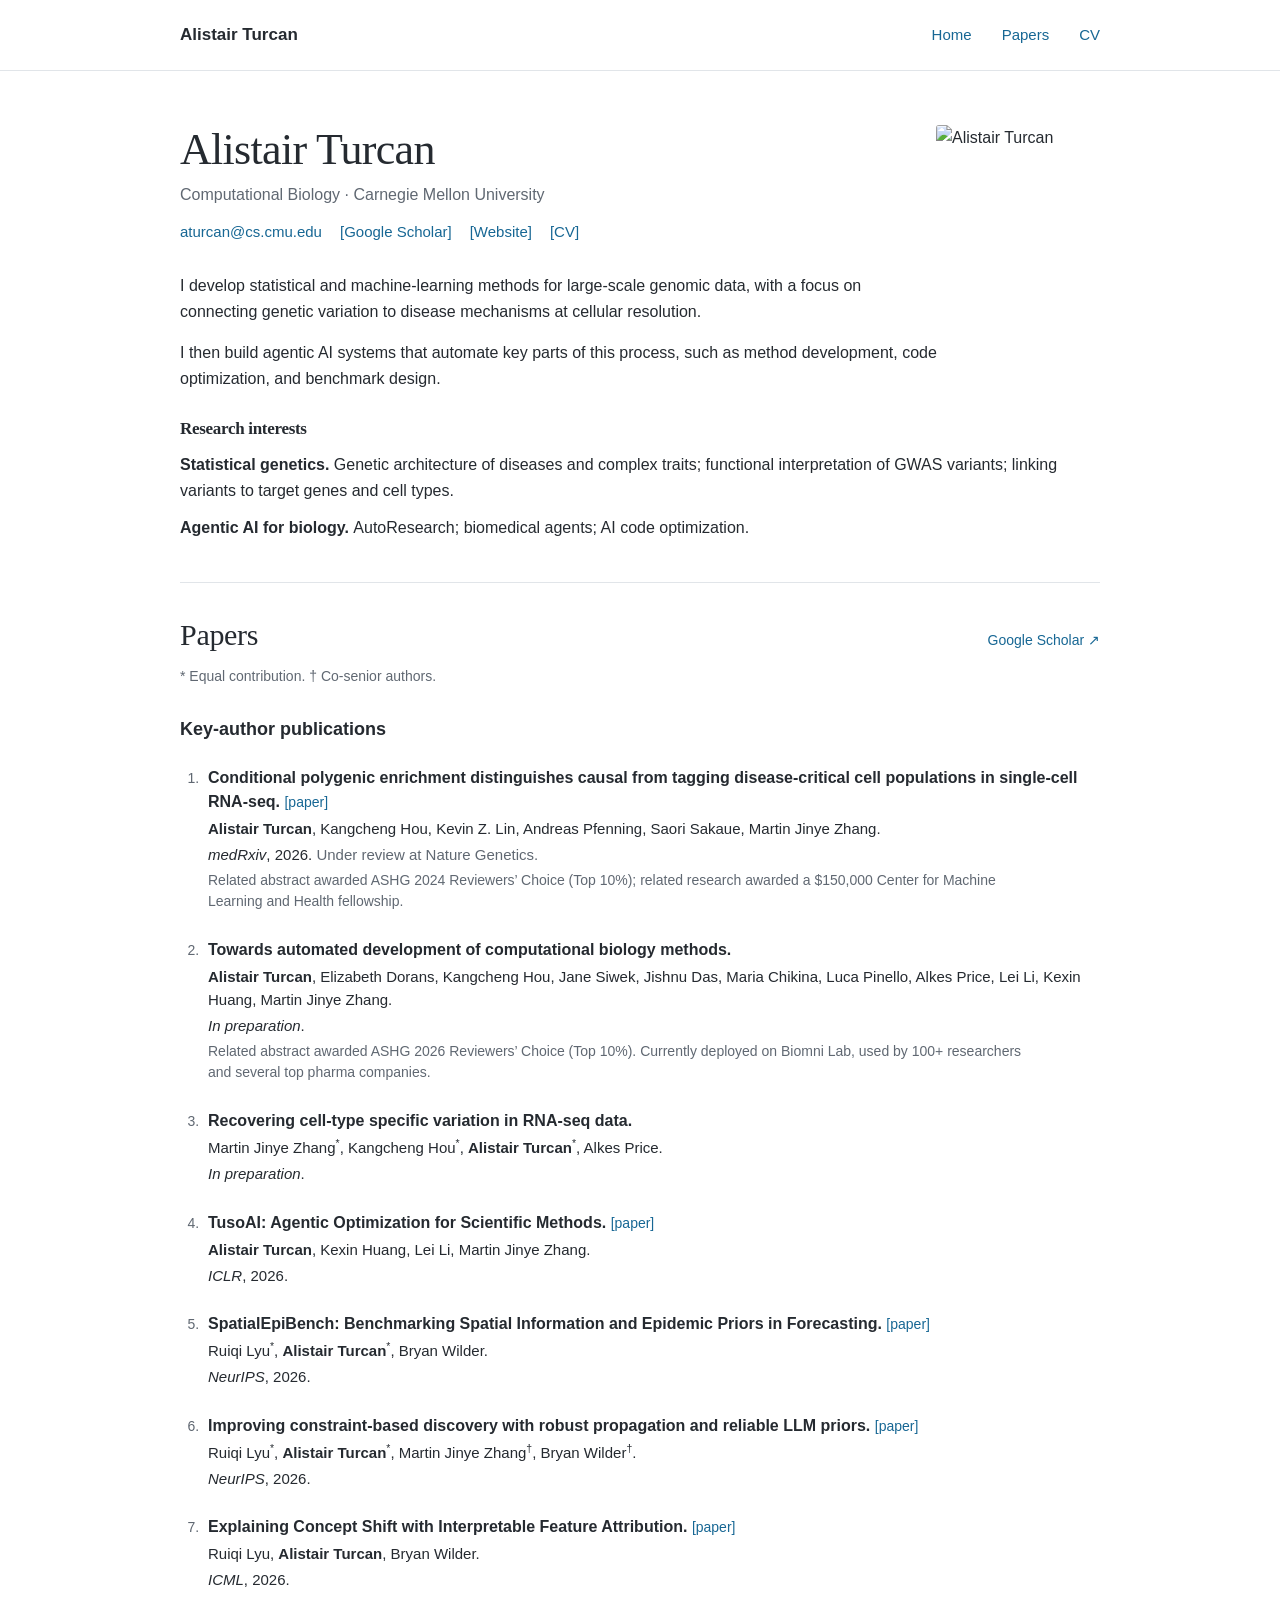
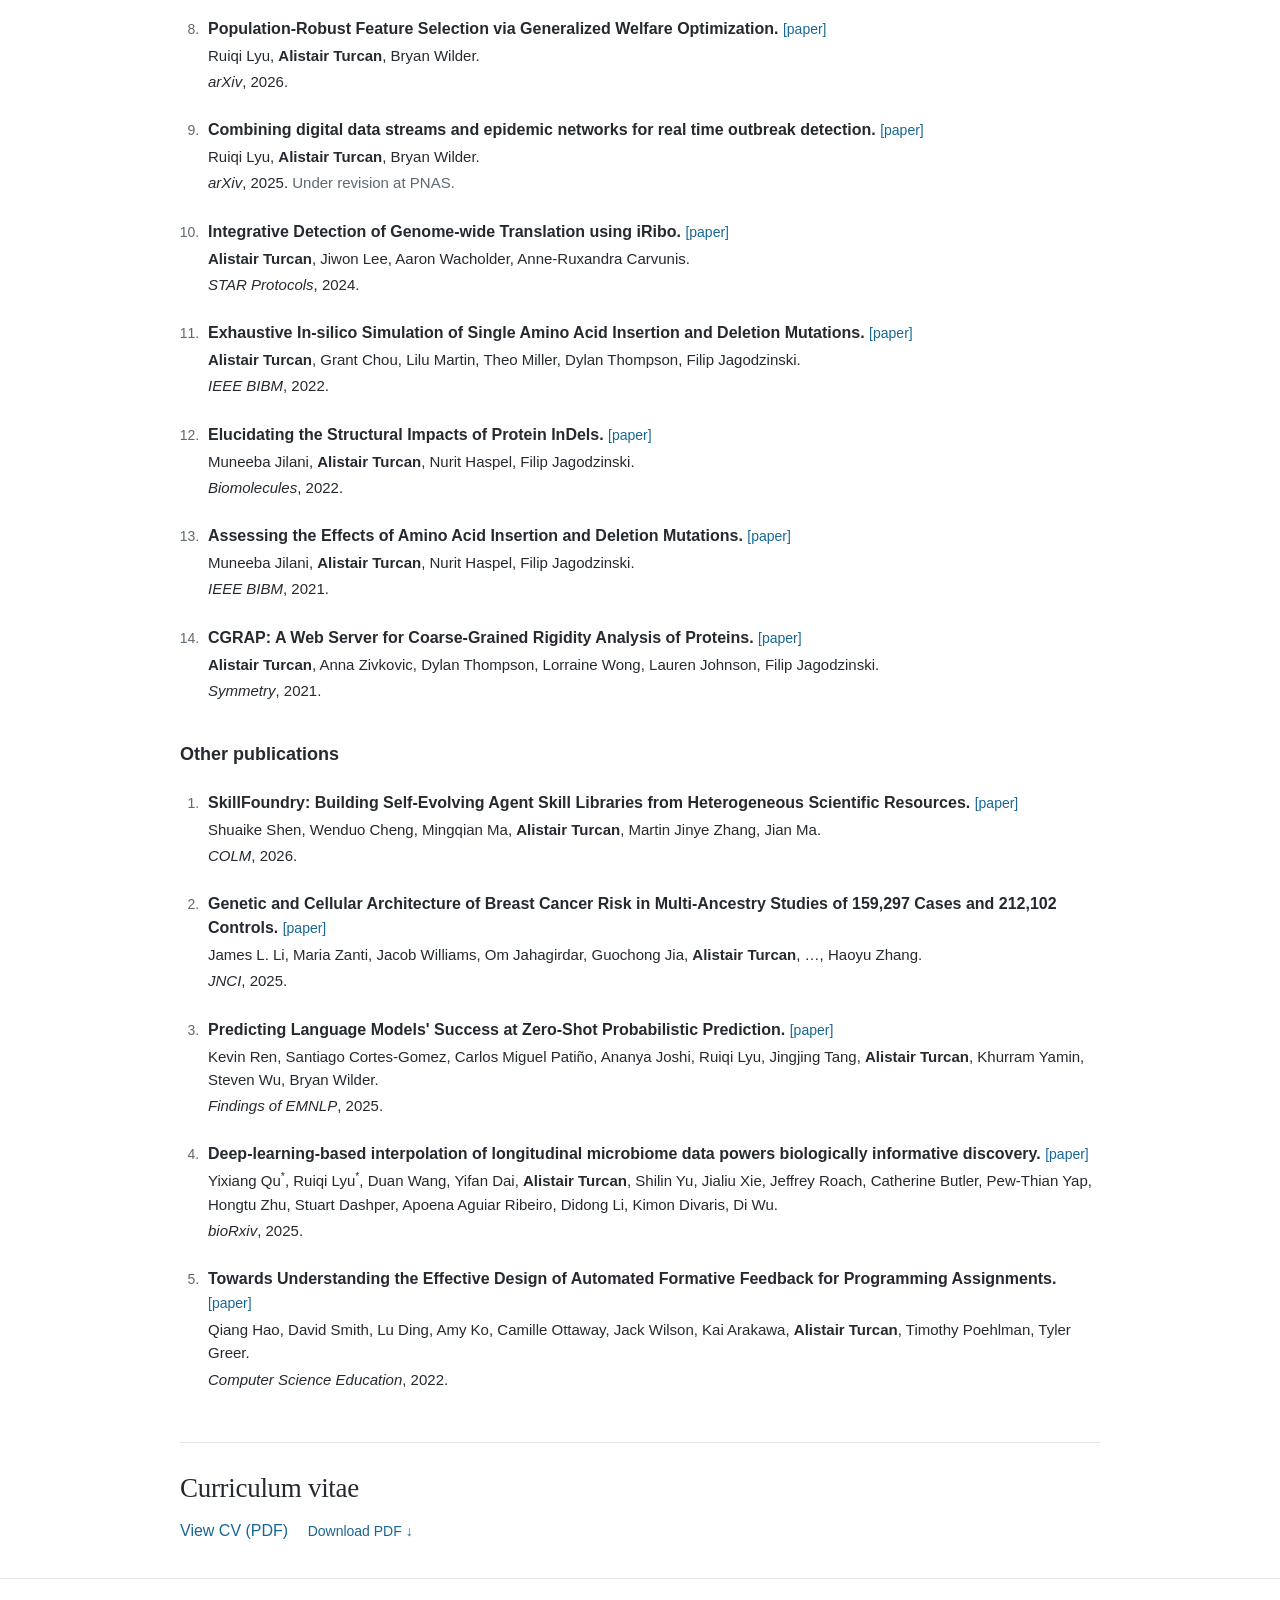
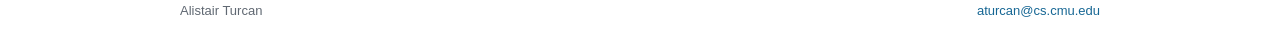
==== commit fa1b09fa: "Update index.html" ====
--- a/index.html
+++ b/index.html
@@ -182,9 +182,7 @@
   <main id="main" class="container">
     <!-- ==================== HOME: EDIT BIO AND LINKS HERE ==================== -->
     <section id="home" class="home" aria-labelledby="name">
-      <!-- OPTIONAL PHOTO: upload headshot.jpg beside index.html, then uncomment:
       <img class="portrait" src="headshot.jpg" alt="Alistair Turcan" width="164" height="184">
-      -->
       <h1 id="name">Alistair Turcan</h1>
       <p class="affiliation">Computational Biology · Carnegie Mellon University</p>
       <div class="profile-links" aria-label="Contact and profile links">
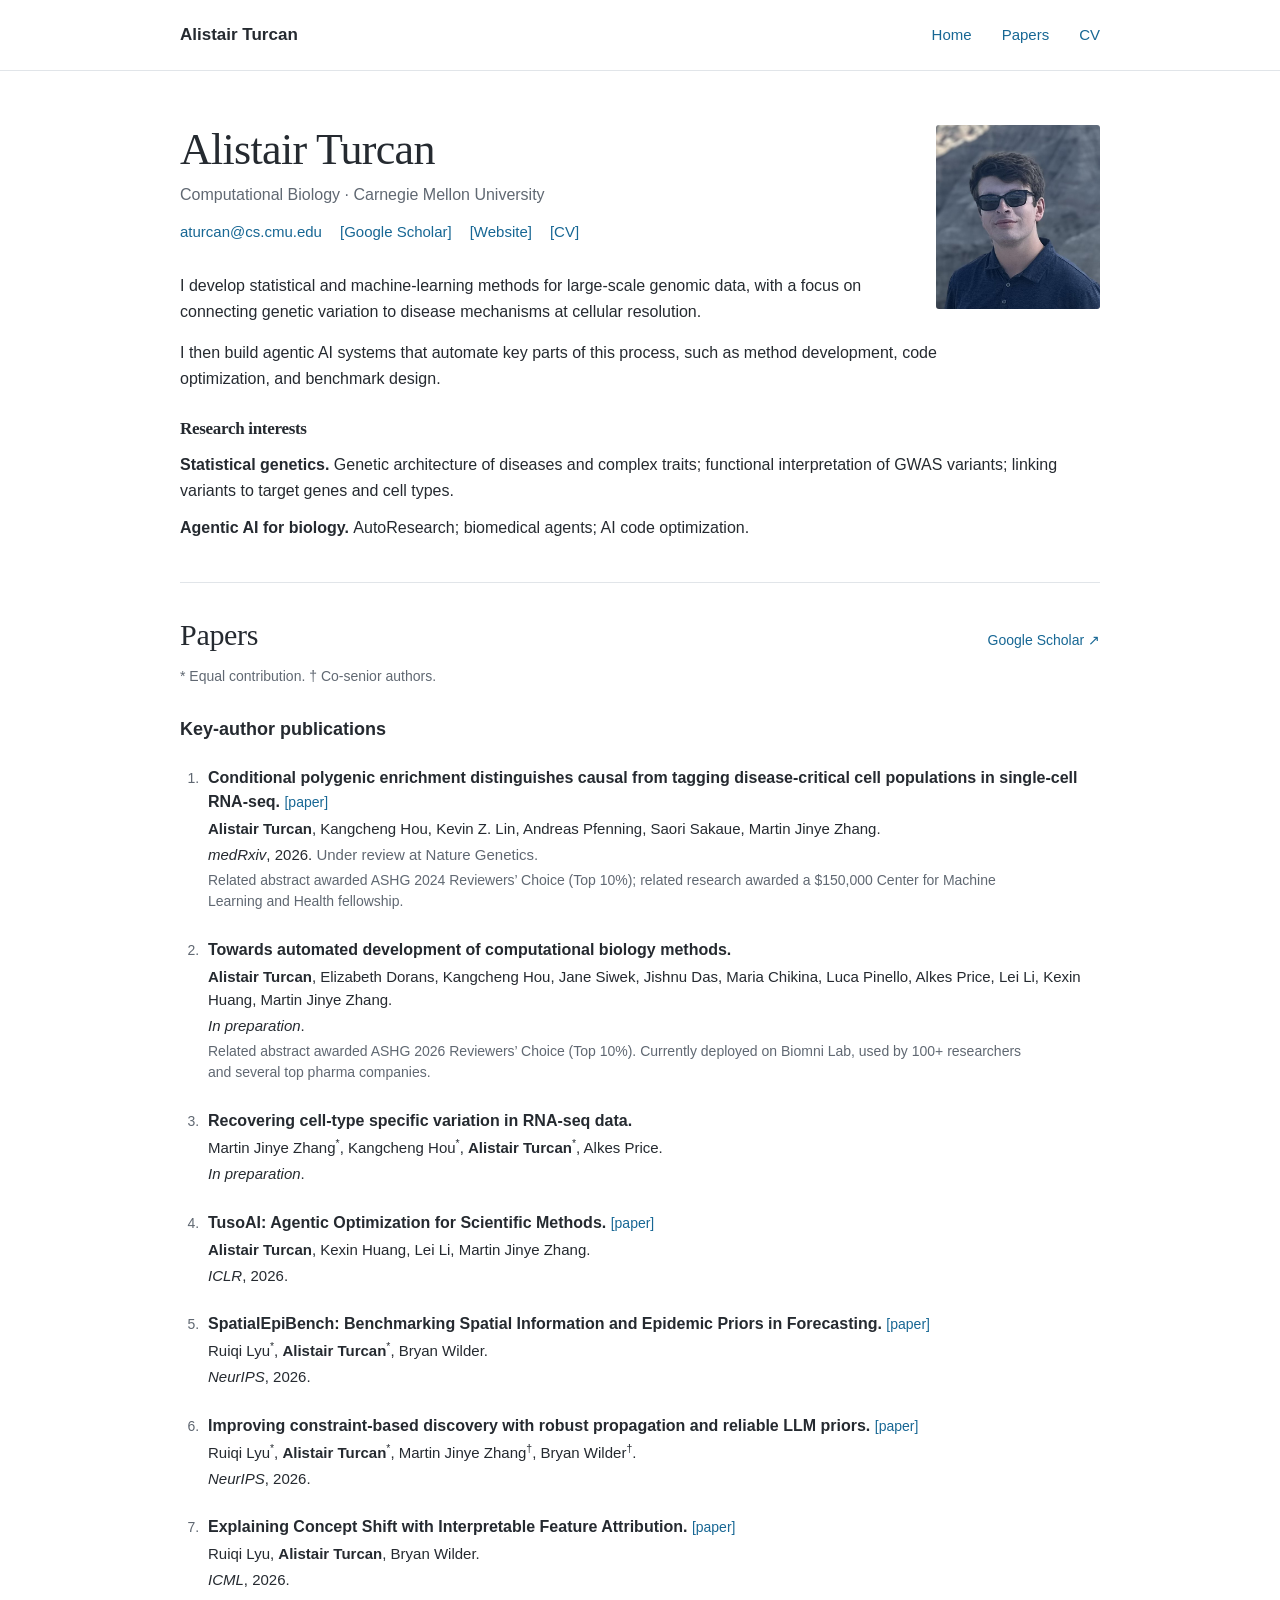
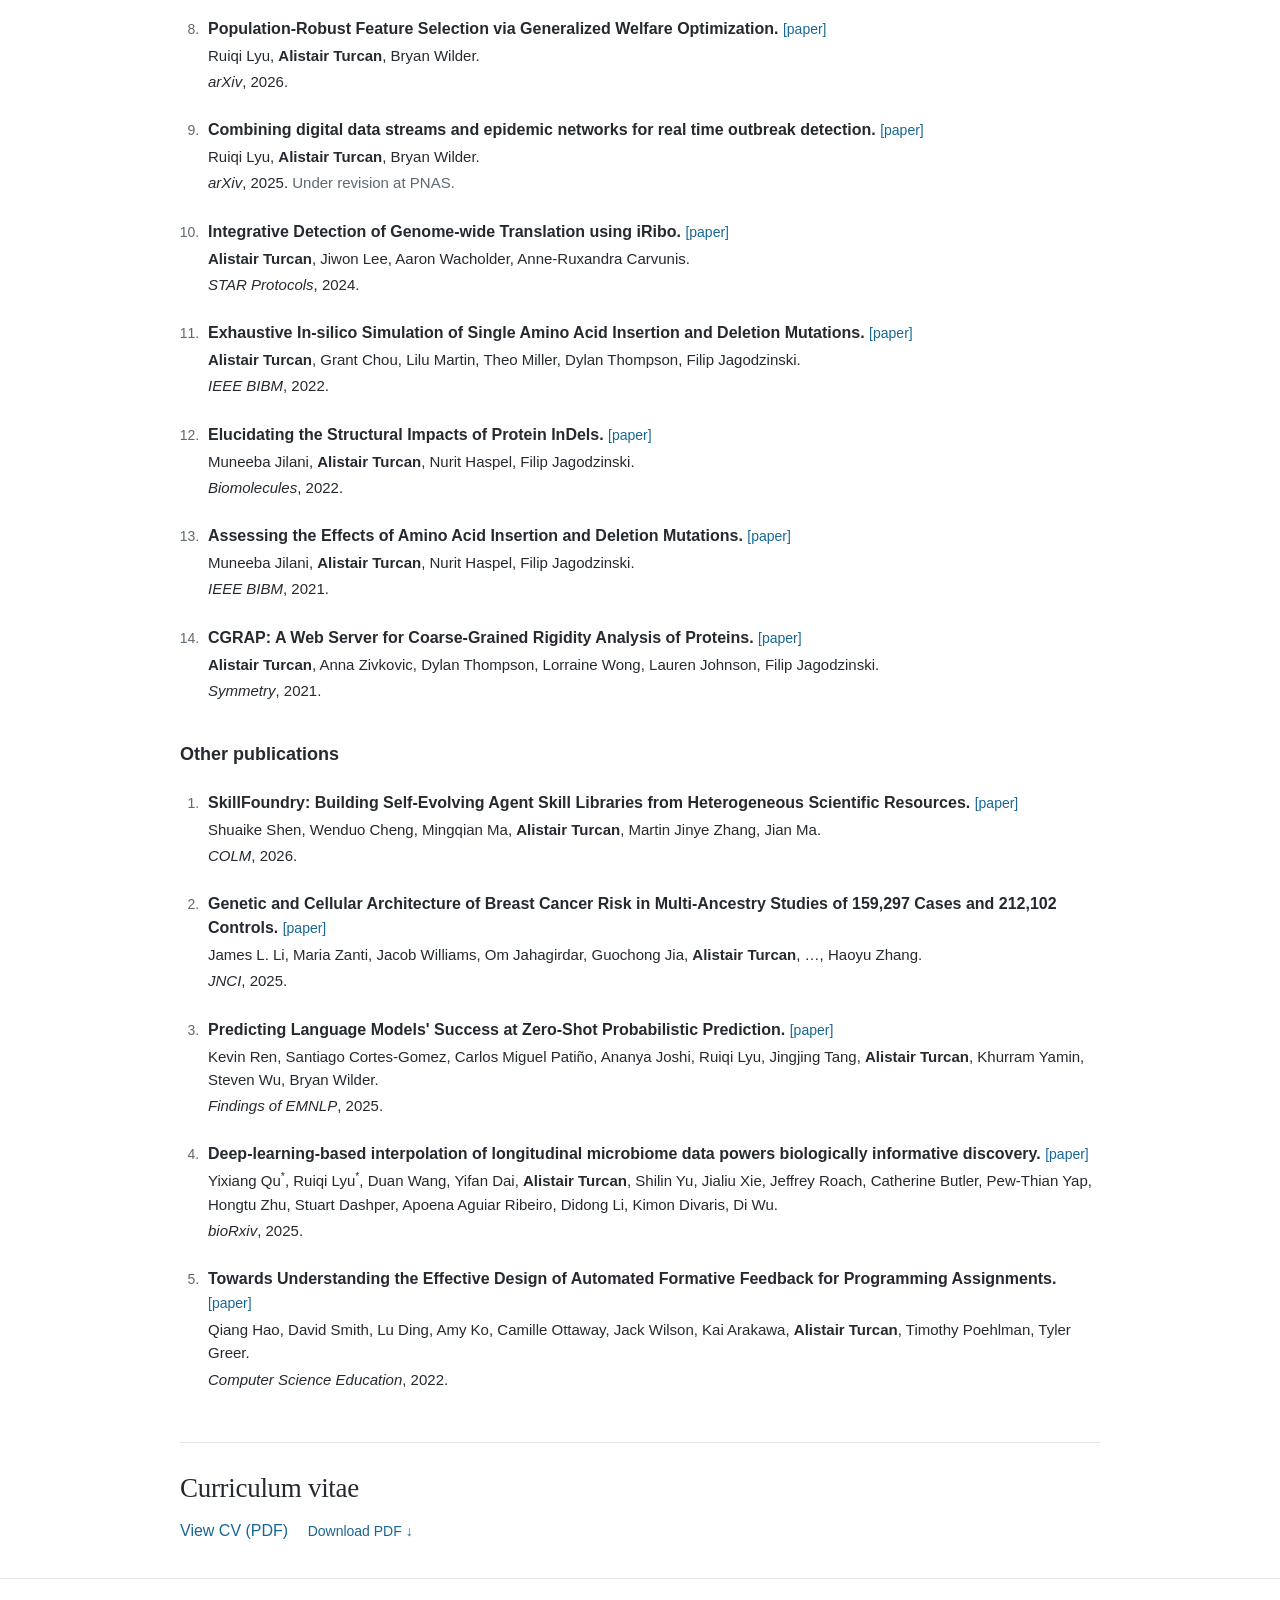
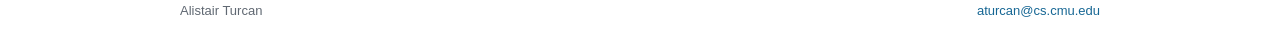
==== commit 18ef72c3: "Update index.html" ====
--- a/index.html
+++ b/index.html
@@ -182,7 +182,7 @@
   <main id="main" class="container">
     <!-- ==================== HOME: EDIT BIO AND LINKS HERE ==================== -->
     <section id="home" class="home" aria-labelledby="name">
-      <img class="portrait" src="headshot.jpg" alt="Alistair Turcan" width="164" height="184">
+      <img class="portrait" src="headshot.jpeg" alt="Alistair Turcan" width="164" height="184">
       <h1 id="name">Alistair Turcan</h1>
       <p class="affiliation">Computational Biology · Carnegie Mellon University</p>
       <div class="profile-links" aria-label="Contact and profile links">
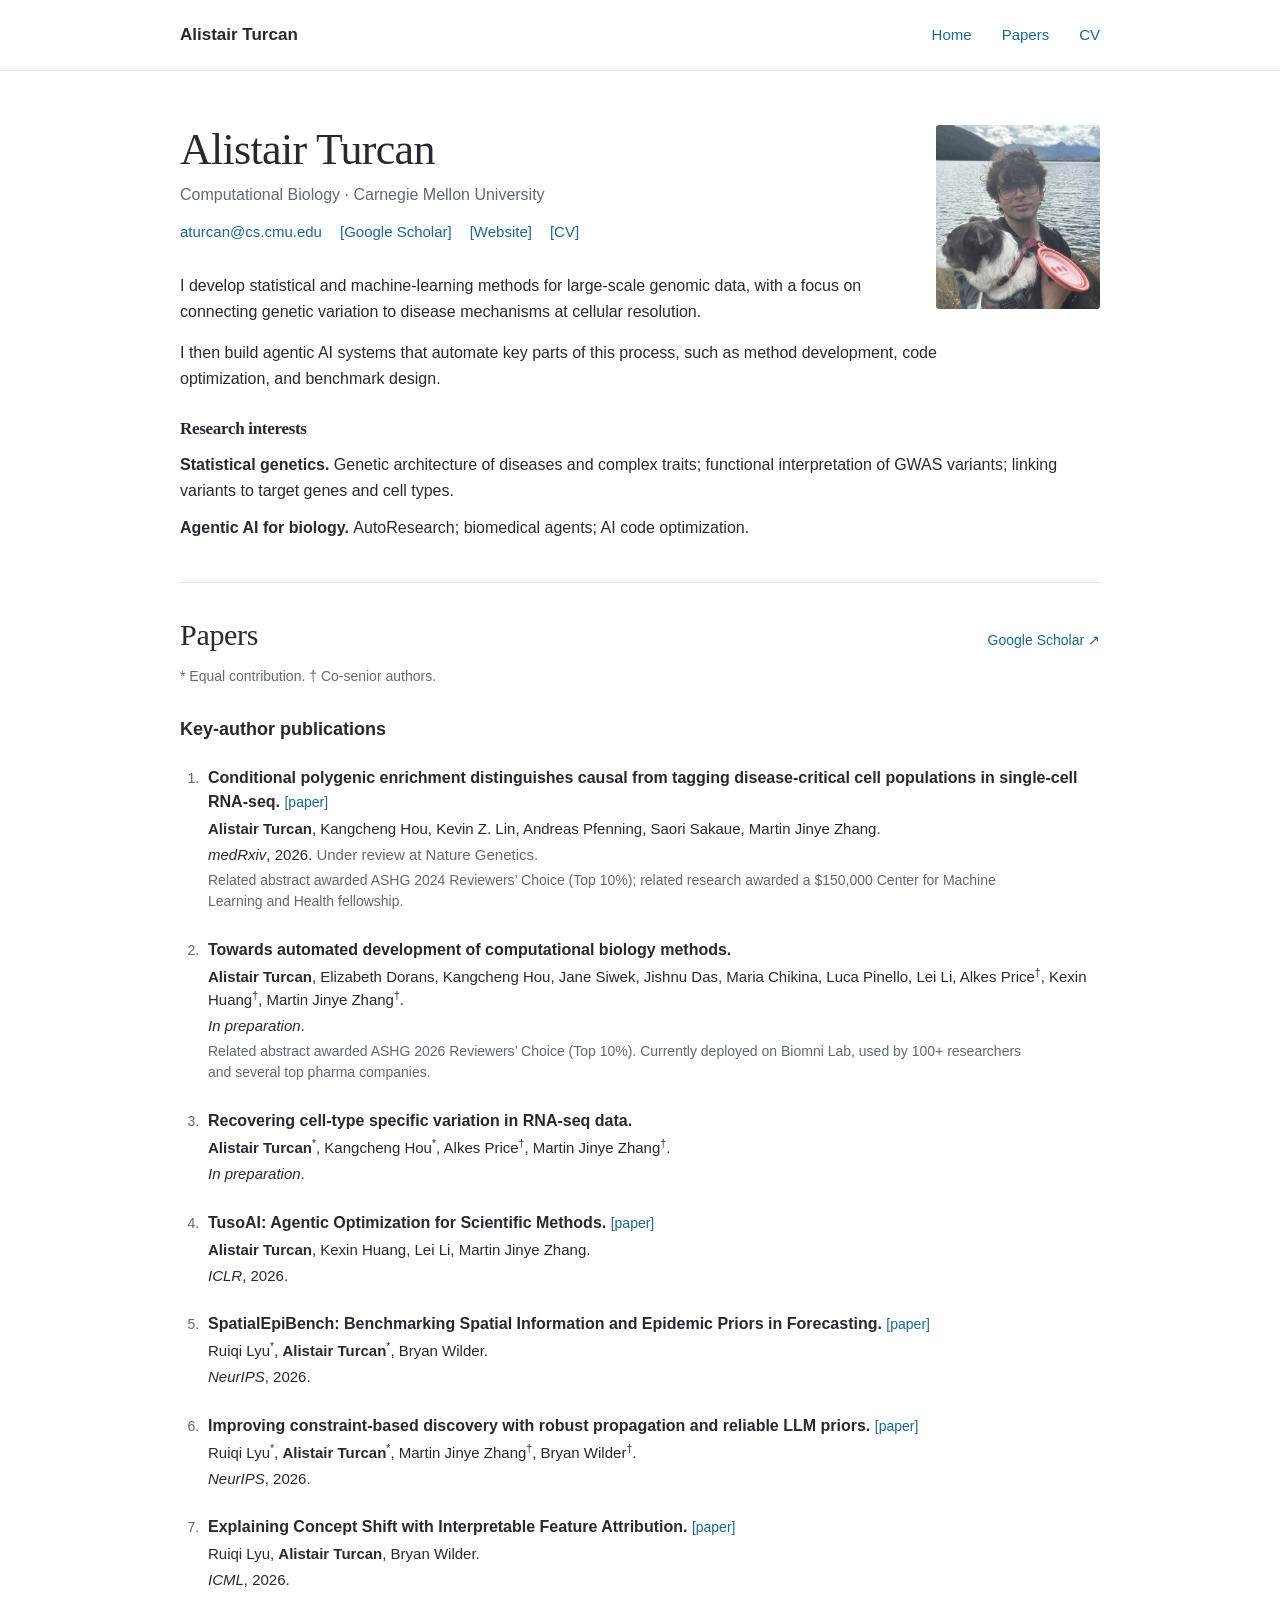
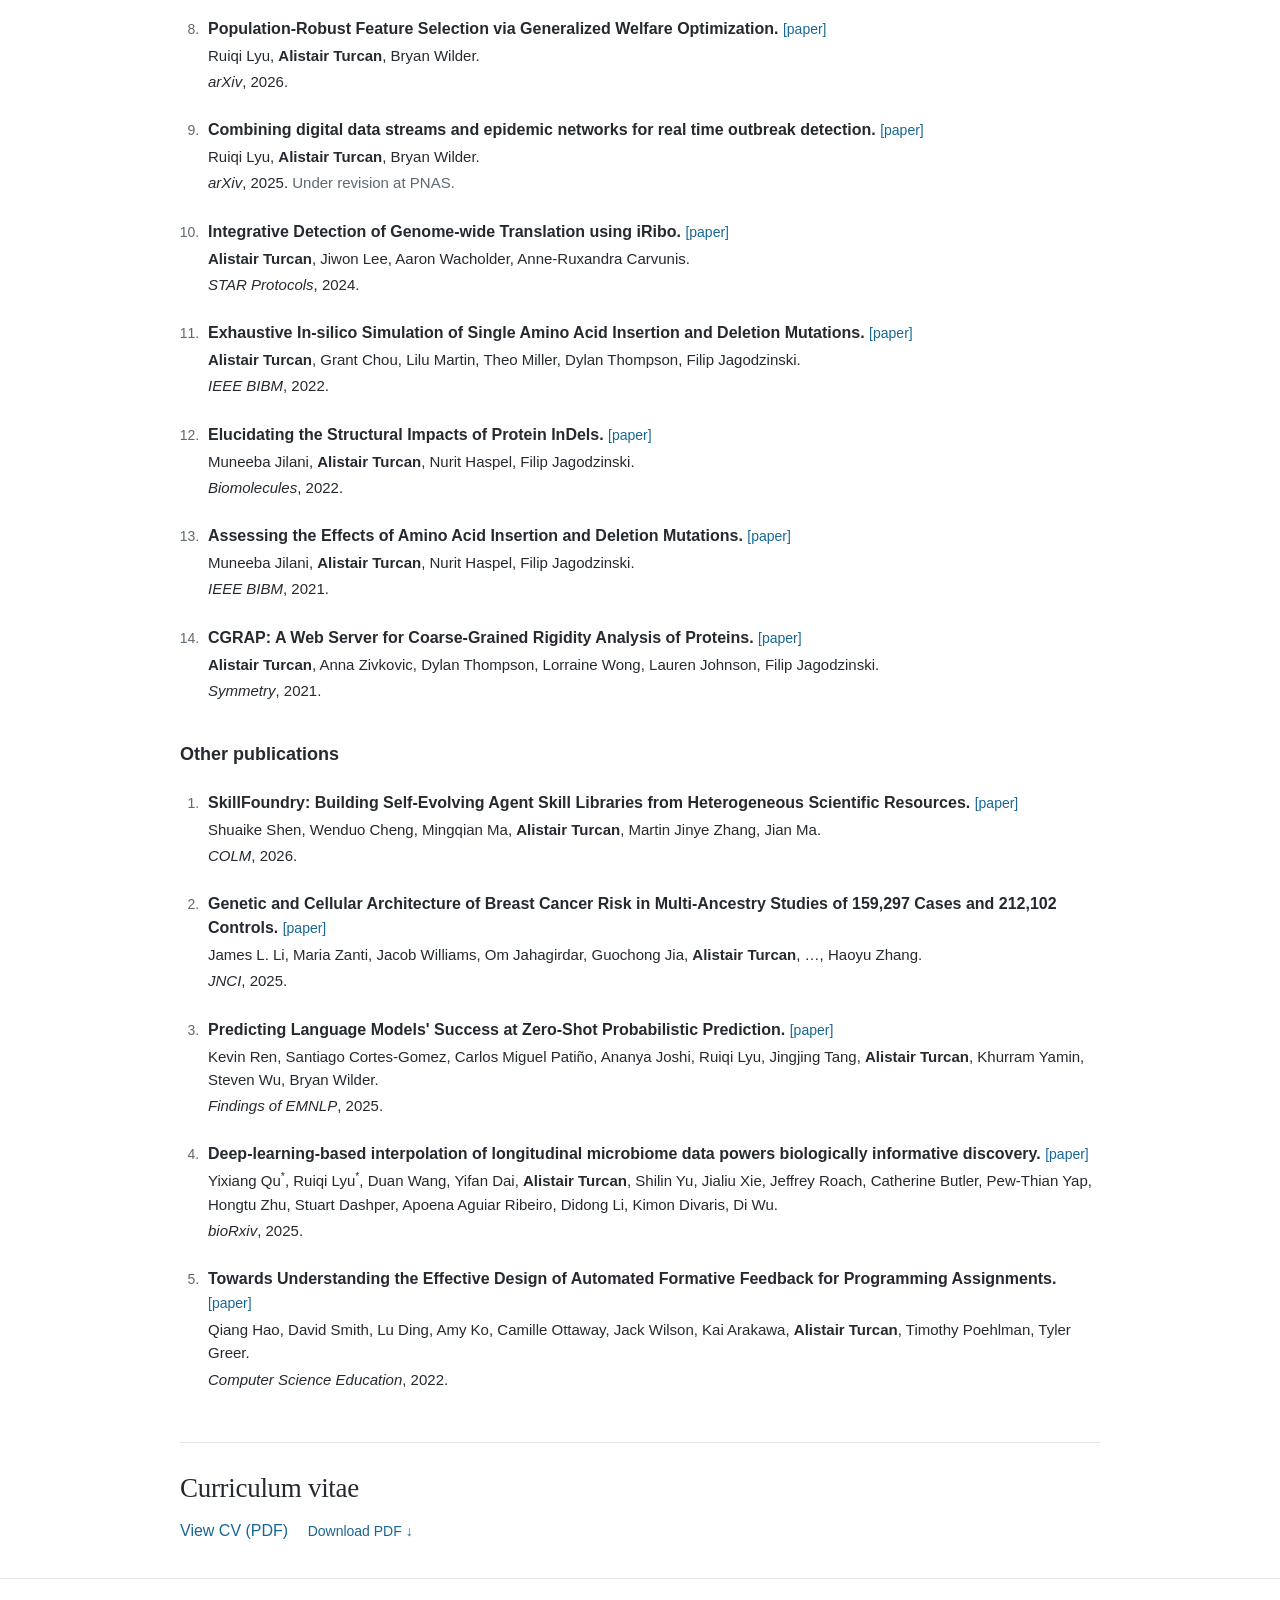
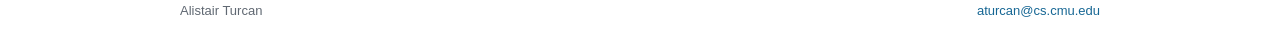
==== commit a4319b8a: "Update index.html" ====
--- a/index.html
+++ b/index.html
@@ -237,7 +237,7 @@
             <p class="paper-title">Towards automated development of computational biology methods.
               <!-- No public paper link is listed in the CV. Add one here when available. -->
             </p>
-            <p class="paper-authors"><strong>Alistair Turcan</strong>, Elizabeth Dorans, Kangcheng Hou, Jane Siwek, Jishnu Das, Maria Chikina, Luca Pinello, Alkes Price, Lei Li, Kexin Huang, Martin Jinye Zhang.</p>
+            <p class="paper-authors"><strong>Alistair Turcan</strong>, Elizabeth Dorans, Kangcheng Hou, Jane Siwek, Jishnu Das, Maria Chikina, Luca Pinello, Lei Li, Alkes Price<sup>†</sup>, Kexin Huang<sup>†</sup>, Martin Jinye Zhang<sup>†</sup>.</p>
             <p class="paper-meta"><em>In preparation</em>.</p>
             <p class="paper-note">Related abstract awarded ASHG 2026 Reviewers’ Choice (Top 10%). Currently deployed on Biomni Lab, used by 100+ researchers and several top pharma companies.</p>
           </li>
@@ -247,7 +247,7 @@
             <p class="paper-title">Recovering cell-type specific variation in RNA-seq data.
               <!-- No public paper link is listed in the CV. Add one here when available. -->
             </p>
-            <p class="paper-authors">Martin Jinye Zhang<sup>*</sup>, Kangcheng Hou<sup>*</sup>, <strong>Alistair Turcan</strong><sup>*</sup>, Alkes Price.</p>
+            <p class="paper-authors"><strong>Alistair Turcan</strong><sup>*</sup>, Kangcheng Hou<sup>*</sup>, Alkes Price<sup>†</sup>, Martin Jinye Zhang<sup>†</sup>.</p>
             <p class="paper-meta"><em>In preparation</em>.</p>
           </li>
 
